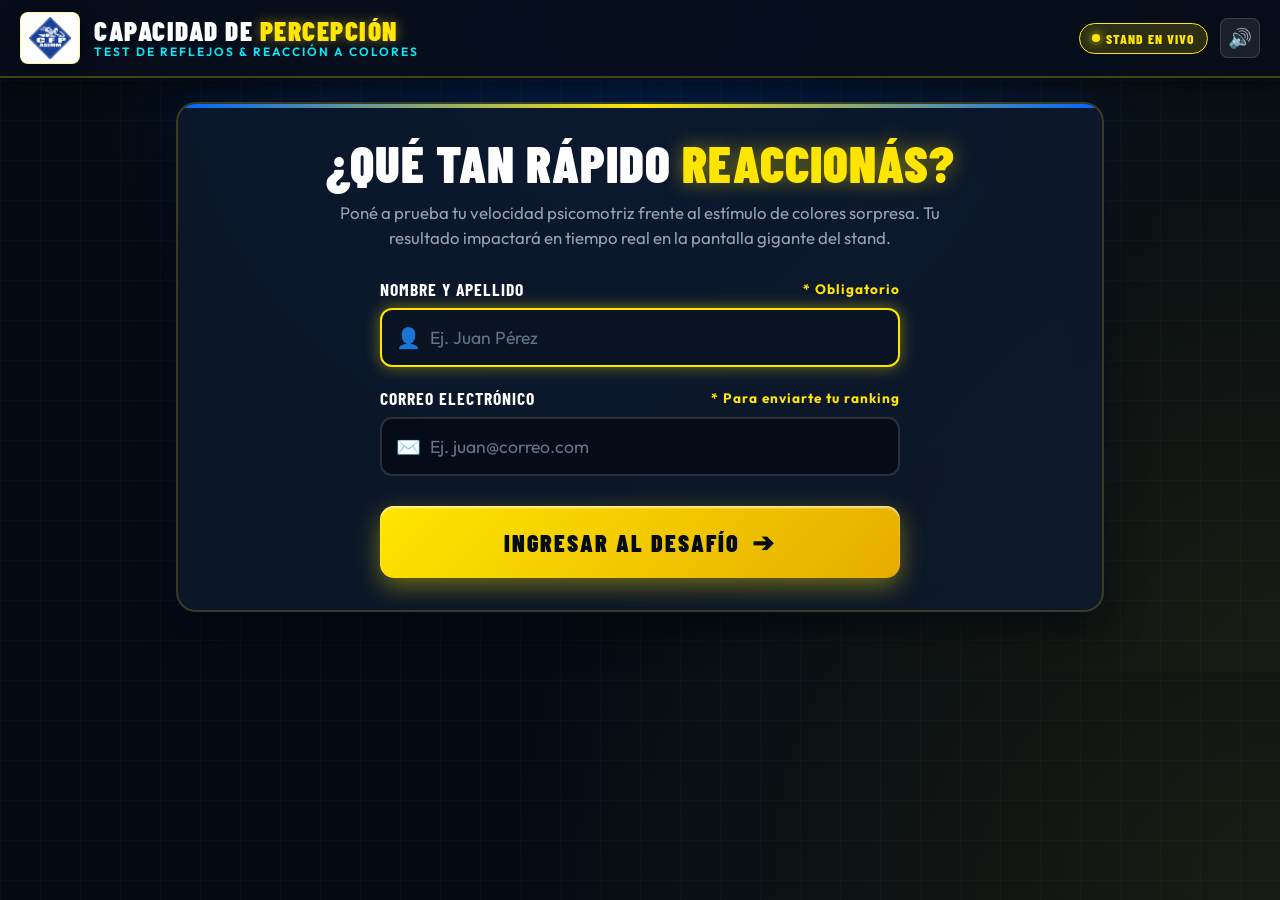
==== index.html @ b642c0ac "feat: add 5-attempt round system with auto-transitions, attempt breakdown, and best attempt tracking" ====
<!DOCTYPE html>
<html lang="es">
<head>
  <meta charset="UTF-8">
  <meta name="viewport" content="width=device-width, initial-scale=1.0, maximum-scale=1.0, user-scalable=no">
  <title>Test de Reacción F1 | Capacidad de Percepción - Stand en Vivo</title>
  <meta name="description" content="Test de tiempo de reacción estilo Red Bull Racing y F1 con colores institucionales. Medición de reflejos psicomotrices para stand en vivo.">

  <!-- Estilos y Tipografías -->
  <link rel="stylesheet" href="css/racing.css">
  <link rel="shortcut icon" href="assets/logo.png" type="image/png">
</head>
<body>

  <!-- ==========================================================================
       HEADER PRINCIPAL DEL STAND
       ========================================================================== -->
  <header class="race-header">
    <div class="header-container">
      <div class="header-brand">
        <img src="assets/logo.png" alt="Logo Escuela CFL 412" class="school-logo-img" onerror="this.style.display='none'">
        <div class="brand-titles">
          <h1 class="brand-main-title">CAPACIDAD DE <span>PERCEPCIÓN</span></h1>
          <span class="brand-sub-title">TEST DE REFLEJOS & REACCIÓN A COLORES</span>
        </div>
      </div>

      <div class="header-actions">
        <div class="tag-live">STAND EN VIVO</div>
        
        <!-- Botón de sonido sintetizado -->
        <button type="button" class="btn-sound-toggle" id="btn-sound-toggle" title="Activar / Desactivar Sonido">
          <span id="sound-icon">🔊</span>
        </button>
      </div>
    </div>
  </header>

  <!-- ==========================================================================
       CONTENEDOR DE PANTALLAS (PARTICIPANTE)
       ========================================================================== -->
  <main class="main-wrapper">

    <!-- -----------------------------------------------------------------------
         PANTALLA 1: REGISTRO DEL PARTICIPANTE
         ----------------------------------------------------------------------- -->
    <section id="screen-login" class="screen-card">
      <div class="hero-banner">
        <h2 class="hero-title">¿QUÉ TAN RÁPIDO <span>REACCIONÁS?</span></h2>
        <p class="hero-desc">
          Poné a prueba tu velocidad psicomotriz frente al estímulo de colores sorpresa. 
          Tu resultado impactará en tiempo real en la pantalla gigante del stand.
        </p>
      </div>

      <form id="form-login" class="login-form">
        <input type="hidden" id="selected-level-input" value="Reacción a Colores">

        <!-- Campo: Nombre y Apellido -->
        <div class="form-group">
          <label class="form-label" for="input-player-name">
            <span>Nombre y Apellido</span>
            <span class="req">* Obligatorio</span>
          </label>
          <div class="input-container">
            <span class="input-icon">👤</span>
            <input 
              type="text" 
              id="input-player-name" 
              class="race-input" 
              placeholder="Ej. Juan Pérez" 
              required 
              maxlength="40"
              autocomplete="name"
              autofocus
            >
          </div>
        </div>

        <!-- Campo: Correo Electrónico -->
        <div class="form-group">
          <label class="form-label" for="input-player-email">
            <span>Correo Electrónico</span>
            <span class="req">* Para enviarte tu ranking</span>
          </label>
          <div class="input-container">
            <span class="input-icon">✉️</span>
            <input 
              type="email" 
              id="input-player-email" 
              class="race-input" 
              placeholder="Ej. juan@correo.com" 
              required
              autocomplete="email"
            >
          </div>
        </div>

        <!-- Botón de Ignición / Comienzo -->
        <button type="submit" id="btn-start-engine" class="btn-ignition">
          <span>INGRESAR AL DESAFÍO</span>
          <span class="icon-arrow">➔</span>
        </button>
      </form>
    </section>

    <!-- -----------------------------------------------------------------------
         PANTALLA 2: TEST DE REACCIÓN A COLORES (DISEÑO OFICIAL)
         ----------------------------------------------------------------------- -->
    <section id="screen-test" class="screen-card test-section-chromatic" style="display: none;">
      <!-- Barra de piloto activo -->
      <div class="player-active-bar">
        <div class="player-info-tag">
          <span class="label" id="player-role-label">CONDUCTOR EN PISTA:</span>
          <span class="name" id="active-player-name">Participante</span>
        </div>
        <div class="tag-live" id="active-level-indicator">REFLEJOS CROMÁTICOS</div>
      </div>

      <!-- Tarjeta Principal del Desafío de Colores (Diseño Exacto de la Imagen) -->
      <div class="chromatic-stage-card">
        <!-- Badge Superior con Contador de Intentos -->
        <div class="chromatic-badge-pill" id="chromatic-attempt-pill">
          <span class="badge-hand-icon">👆</span>
          <span id="chromatic-attempt-text">NIVEL 1 • INTENTO 1 DE 5</span>
        </div>

        <!-- Barra de Progreso de los 5 Intentos -->
        <div class="attempts-progress-bar" id="attempts-progress-bar" aria-label="Progreso de 5 intentos">
          <div class="attempt-pip active" id="pip-1">
            <span class="pip-label">INTENTO 1</span>
            <span class="pip-val" id="pip-val-1">EN ESPERA</span>
          </div>
          <div class="attempt-pip" id="pip-2">
            <span class="pip-label">INTENTO 2</span>
            <span class="pip-val" id="pip-val-2">--</span>
          </div>
          <div class="attempt-pip" id="pip-3">
            <span class="pip-label">INTENTO 3</span>
            <span class="pip-val" id="pip-val-3">--</span>
          </div>
          <div class="attempt-pip" id="pip-4">
            <span class="pip-label">INTENTO 4</span>
            <span class="pip-val" id="pip-val-4">--</span>
          </div>
          <div class="attempt-pip" id="pip-5">
            <span class="pip-label">INTENTO 5</span>
            <span class="pip-val" id="pip-val-5">--</span>
          </div>
        </div>

        <!-- Orbe Central Luminoso -->
        <div class="chromatic-orb-wrapper">
          <div id="reaction-orb" class="chromatic-orb orb-red" aria-label="Color del estímulo"></div>
        </div>

        <!-- Título y Subtítulo -->
        <h2 class="chromatic-title" id="stage-title">REACCIÓN A COLORES</h2>
        <p class="chromatic-desc" id="stage-desc">
          Aparecerá un color sorpresa. Presioná el botón correspondiente <strong>lo más rápido posible</strong>.
        </p>

        <!-- Botón Comenzar Nivel -->
        <button type="button" id="btn-start-round" class="btn-start-chromatic">
          <span class="play-symbol">▷</span>
          <span id="btn-start-label">COMENZAR INTENTO 1</span>
        </button>

        <!-- Feedback de alerta flotante (Salida en falso / Color incorrecto) -->
        <div id="stage-alert-banner" class="stage-alert-banner" style="display: none;">
          <span id="stage-alert-icon">⚠️</span>
          <span id="stage-alert-text">Mensaje de alerta</span>
        </div>
      </div>

      <!-- Fila Inferior de 4 Botones de Colores -->
      <div class="chromatic-buttons-grid" id="color-buttons-container">
        <!-- ROJO -->
        <button type="button" class="chromatic-btn btn-color-red" data-color="red" data-title="ROJO" id="btn-color-red">
          <div class="color-concentric-ring ring-red"></div>
          <span class="btn-color-name">ROJO</span>
          <span class="btn-color-role">Detención</span>
        </button>

        <!-- AMARILLO -->
        <button type="button" class="chromatic-btn btn-color-yellow" data-color="yellow" data-title="AMARILLO" id="btn-color-yellow">
          <div class="color-concentric-ring ring-yellow"></div>
          <span class="btn-color-name">AMARILLO</span>
          <span class="btn-color-role">Precaución</span>
        </button>

        <!-- VERDE -->
        <button type="button" class="chromatic-btn btn-color-green" data-color="green" data-title="VERDE" id="btn-color-green">
          <div class="color-concentric-ring ring-green"></div>
          <span class="btn-color-name">VERDE</span>
          <span class="btn-color-role">Avanzar</span>
        </button>

        <!-- AZUL -->
        <button type="button" class="chromatic-btn btn-color-blue" data-color="blue" data-title="AZUL" id="btn-color-blue">
          <div class="color-concentric-ring ring-blue"></div>
          <span class="btn-color-name">AZUL</span>
          <span class="btn-color-role">Información</span>
        </button>
      </div>
    </section>

    <!-- -----------------------------------------------------------------------
         PANTALLA 3: RESULTADOS Y TELEMETRÍA (5 INTENTOS COMPLETADOS)
         ----------------------------------------------------------------------- -->
    <section id="screen-results" class="screen-card results-card" style="display: none;">
      <div class="hero-banner" style="margin-bottom: 10px;">
        <div style="display: flex; gap: 10px; justify-content: center; align-items: center; margin-bottom: 8px;">
          <span class="racing-badge-strip" id="result-level-badge">REACCIÓN A COLORES (5 INTENTOS)</span>
        </div>
        <div id="result-tier-badge" class="result-badge rank-f1">
          <span id="result-rank-icon">🏆</span>
          <span id="result-rank-text">Piloto F1 Élite</span>
        </div>
        <h2 class="hero-title" style="margin-top: 14px;">TIEMPO <span>PROMEDIO</span></h2>
      </div>

      <!-- Display Gigante del Tiempo Promedio -->
      <div class="time-display-box">
        <div class="time-number" id="result-time-number">0.000</div>
        <div class="time-unit">SEGUNDOS (PROMEDIO)</div>
      </div>

      <!-- Desglose de los 5 Intentos -->
      <div class="attempts-breakdown-card" id="results-breakdown-container">
        <div class="breakdown-header">
          <span class="breakdown-title">DESGLOSE DE LOS 5 INTENTOS</span>
          <span class="breakdown-badge" id="breakdown-best-badge">⭐ MEJOR: --</span>
        </div>
        <div class="attempts-grid" id="results-attempts-grid">
          <!-- Generado dinámicamente con los 5 intentos -->
        </div>
      </div>

      <!-- Telemetría y Comparativa -->
      <div class="telemetry-row">
        <div class="telemetry-item">
          <div class="telemetry-label" id="telemetry-driver-label">Conductor</div>
          <div class="telemetry-val" id="telemetry-player-name">--</div>
        </div>
        <div class="telemetry-item">
          <div class="telemetry-label">Mejor Intento</div>
          <div class="telemetry-val" id="telemetry-best-time" style="color: var(--accent-yellow);">--</div>
        </div>
        <div class="telemetry-item">
          <div class="telemetry-label">Vs. Reflejo Óptimo (0.200s)</div>
          <div class="telemetry-val" id="telemetry-verstappen-diff" style="color: #5ce1e6;">--</div>
        </div>
      </div>

      <!-- Notificación de impacto en vivo -->
      <div class="live-sync-alert">
        <span>📡</span>
        <span>¡Impacto registrado en vivo en el Panel del Stand!</span>
      </div>

      <!-- Botones de Acción -->
      <div class="results-actions">
        <button type="button" id="btn-retry-test" class="btn-retry">
          <span>🔄</span>
          <span>REINTENTAR TEST</span>
        </button>
        <button type="button" id="btn-next-player" class="btn-next-player">
          <span>SIGUIENTE PARTICIPANTE</span>
          <span>➔</span>
        </button>
      </div>
    </section>

  </main>

  <!-- Scripts -->
  <script src="js/audio.js"></script>
  <script src="js/storage.js"></script>
  <script src="js/participant.js"></script>
</body>
</html>
---- css/racing.css ----
/* ==========================================================================
   RACING PRO DESIGN SYSTEM - ESTILO RED BULL MOTORSPORT CON PALETA ESCOLAR
   Colores: Azul Marino Nocturno, Amarillo Competición, Azul Eléctrico y Blanco
   ========================================================================== */

@import url('https://fonts.googleapis.com/css2?family=Barlow+Condensed:ital,wght@0,600;0,700;0,800;0,900;1,700;1,900&family=Outfit:wght@300;400;500;600;700;800;900&family=JetBrains+Mono:wght@700;800&display=swap');

:root {
  /* Paleta Base */
  --bg-deep: #050b14;
  --bg-dark: #0a1322;
  --bg-card: rgba(14, 25, 45, 0.85);
  --bg-card-hover: rgba(20, 37, 66, 0.95);
  --border-card: rgba(255, 230, 0, 0.18);
  --border-light: rgba(255, 255, 255, 0.08);

  /* Colores Escuela & Racing */
  --accent-yellow: #FFE600;
  --accent-yellow-hover: #FFF04D;
  --accent-yellow-glow: rgba(255, 230, 0, 0.45);
  --racing-blue: #0066FF;
  --racing-blue-dark: #003087;
  --racing-cyan: #00F0FF;
  --text-white: #FFFFFF;
  --text-muted: #94A3B8;
  --text-dim: #64748B;

  /* Semáforo & Luces F1 */
  --f1-red-off: #200608;
  --f1-red-off-border: #3b0d10;
  --f1-red-on: #FF1A1A;
  --f1-red-glow: rgba(255, 26, 26, 0.85);
  --f1-green-on: #00FF66;
  --f1-green-glow: rgba(0, 255, 102, 0.85);

  /* Estado */
  --danger-color: #FF334B;
  --success-color: #00E676;
  --warning-color: #FFB300;

  /* Tipografías */
  --font-race: 'Barlow Condensed', sans-serif;
  --font-ui: 'Outfit', sans-serif;
  --font-mono: 'JetBrains Mono', monospace;
}

* {
  box-sizing: border-box;
  margin: 0;
  padding: 0;
  -webkit-tap-highlight-color: transparent;
  user-select: none;
}

html, body {
  width: 100%;
  min-height: 100%;
  background-color: var(--bg-deep);
  color: var(--text-white);
  font-family: var(--font-ui);
  overflow-x: hidden;
  background-image: 
    radial-gradient(circle at 50% 0%, rgba(0, 102, 255, 0.18) 0%, transparent 60%),
    radial-gradient(circle at 100% 100%, rgba(255, 230, 0, 0.08) 0%, transparent 50%),
    linear-gradient(rgba(255, 255, 255, 0.02) 1px, transparent 1px),
    linear-gradient(90deg, rgba(255, 255, 255, 0.02) 1px, transparent 1px);
  background-size: 100% 100%, 100% 100%, 40px 40px, 40px 40px;
}

/* ==========================================================================
   APP HEADER
   ========================================================================== */
.race-header {
  position: sticky;
  top: 0;
  z-index: 100;
  background: rgba(7, 14, 27, 0.92);
  backdrop-filter: blur(12px);
  border-bottom: 2px solid rgba(255, 230, 0, 0.25);
  box-shadow: 0 4px 20px rgba(0, 0, 0, 0.5);
}

.header-container {
  max-width: 1300px;
  margin: 0 auto;
  padding: 12px 20px;
  display: flex;
  align-items: center;
  justify-content: space-between;
}

.header-brand {
  display: flex;
  align-items: center;
  gap: 14px;
  text-decoration: none;
}

.school-logo-img {
  height: 52px;
  width: auto;
  max-width: 160px;
  object-fit: contain;
  filter: drop-shadow(0 2px 8px rgba(0,0,0,0.4));
  background: white;
  padding: 4px 8px;
  border-radius: 8px;
  border: 1px solid rgba(255, 230, 0, 0.4);
}

.brand-titles {
  display: flex;
  flex-direction: column;
}

.brand-main-title {
  font-family: var(--font-race);
  font-size: 1.7rem;
  font-weight: 900;
  letter-spacing: 1.5px;
  text-transform: uppercase;
  color: var(--text-white);
  line-height: 1;
}

.brand-main-title span {
  color: var(--accent-yellow);
  text-shadow: 0 0 14px var(--accent-yellow-glow);
}

.brand-sub-title {
  font-size: 0.75rem;
  font-weight: 600;
  letter-spacing: 2px;
  text-transform: uppercase;
  color: var(--racing-cyan);
}

.header-actions {
  display: flex;
  align-items: center;
  gap: 12px;
}

.tag-live {
  display: inline-flex;
  align-items: center;
  gap: 6px;
  padding: 6px 12px;
  border-radius: 999px;
  background: rgba(255, 230, 0, 0.15);
  border: 1px solid var(--accent-yellow);
  font-family: var(--font-race);
  font-size: 0.85rem;
  font-weight: 800;
  color: var(--accent-yellow);
  letter-spacing: 1px;
}

.tag-live::before {
  content: '';
  width: 8px;
  height: 8px;
  border-radius: 50%;
  background: var(--accent-yellow);
  box-shadow: 0 0 10px var(--accent-yellow);
  animation: pulse-live 1.5s infinite;
}

@keyframes pulse-live {
  0% { transform: scale(0.9); opacity: 0.6; }
  50% { transform: scale(1.3); opacity: 1; }
  100% { transform: scale(0.9); opacity: 0.6; }
}

.btn-nav {
  padding: 8px 16px;
  border-radius: 8px;
  background: rgba(255, 255, 255, 0.08);
  border: 1px solid rgba(255, 255, 255, 0.15);
  color: var(--text-white);
  font-family: var(--font-race);
  font-size: 1rem;
  font-weight: 700;
  text-decoration: none;
  display: inline-flex;
  align-items: center;
  gap: 8px;
  transition: all 0.2s ease;
  cursor: pointer;
}

.btn-nav:hover {
  background: var(--racing-blue);
  border-color: var(--racing-cyan);
  box-shadow: 0 0 15px rgba(0, 102, 255, 0.5);
}

.btn-sound-toggle {
  background: rgba(255, 255, 255, 0.08);
  border: 1px solid rgba(255, 255, 255, 0.15);
  border-radius: 8px;
  color: var(--text-white);
  width: 40px;
  height: 40px;
  display: flex;
  align-items: center;
  justify-content: center;
  cursor: pointer;
  font-size: 1.2rem;
  transition: all 0.2s ease;
}

.btn-sound-toggle:hover {
  background: rgba(255, 230, 0, 0.2);
  border-color: var(--accent-yellow);
  color: var(--accent-yellow);
}

/* ==========================================================================
   MAIN WRAPPER & SCREEN CONTAINERS
   ========================================================================== */
.main-wrapper {
  max-width: 960px;
  margin: 0 auto;
  padding: 24px 16px 60px;
}

.screen-card {
  background: var(--bg-card);
  backdrop-filter: blur(16px);
  border-radius: 20px;
  border: 2px solid var(--border-card);
  box-shadow: 0 15px 35px rgba(0, 0, 0, 0.6), 0 0 30px rgba(0, 102, 255, 0.12);
  padding: 32px 24px;
  position: relative;
  overflow: hidden;
  transition: all 0.3s ease;
}

.screen-card::before {
  content: '';
  position: absolute;
  top: 0;
  left: 0;
  right: 0;
  height: 4px;
  background: linear-gradient(90deg, var(--racing-blue) 0%, var(--accent-yellow) 50%, var(--racing-blue) 100%);
}

/* Selector de Niveles (F1 vs Colores) */
.level-selector-grid {
  display: grid;
  grid-template-columns: 1fr 1fr;
  gap: 16px;
  margin-bottom: 24px;
}

.level-card-btn {
  background: rgba(10, 19, 34, 0.7);
  border: 2px solid rgba(255, 255, 255, 0.12);
  border-radius: 14px;
  padding: 16px;
  display: flex;
  align-items: center;
  gap: 14px;
  cursor: pointer;
  text-align: left;
  transition: all 0.2s ease;
  color: var(--text-white);
}

.level-card-btn:hover {
  background: rgba(16, 32, 58, 0.85);
  border-color: rgba(255, 230, 0, 0.5);
  transform: translateY(-2px);
}

.level-card-btn.active {
  background: linear-gradient(135deg, rgba(0, 102, 255, 0.25) 0%, rgba(14, 25, 45, 0.95) 100%);
  border-color: var(--accent-yellow);
  box-shadow: 0 0 20px var(--accent-yellow-glow);
}

.level-icon {
  font-size: 2.2rem;
  width: 52px;
  height: 52px;
  border-radius: 12px;
  background: rgba(0, 0, 0, 0.4);
  display: flex;
  align-items: center;
  justify-content: center;
  border: 1px solid rgba(255, 255, 255, 0.1);
}

.level-info {
  display: flex;
  flex-direction: column;
}

.level-badge-tag {
  font-family: var(--font-race);
  font-size: 0.8rem;
  font-weight: 800;
  letter-spacing: 1.5px;
  text-transform: uppercase;
  color: var(--accent-yellow);
}

.level-title-text {
  font-family: var(--font-race);
  font-size: 1.25rem;
  font-weight: 800;
  letter-spacing: 1px;
  text-transform: uppercase;
  color: #FFF;
}

.level-desc-text {
  font-size: 0.8rem;
  color: var(--text-muted);
}

/* NIVEL 2: ZONA CROMÁTICA (SOLO COLORES) */
.color-viewport-wrap {
  width: 100%;
  max-width: 580px;
  margin: 10px 0 25px;
  display: flex;
  flex-direction: column;
  align-items: center;
  gap: 16px;
}

.color-stage-orb {
  width: 160px;
  height: 160px;
  border-radius: 50%;
  background: #111a28;
  border: 6px solid #202e42;
  box-shadow: 0 10px 30px rgba(0,0,0,0.8), inset 0 0 20px rgba(0,0,0,0.9);
  display: flex;
  align-items: center;
  justify-content: center;
  font-size: 3.5rem;
  transition: all 0.1s ease;
  position: relative;
}

.color-stage-orb::after {
  content: '';
  position: absolute;
  inset: -12px;
  border-radius: 50%;
  border: 2px dashed rgba(255, 255, 255, 0.15);
  animation: rotate-orb 15s linear infinite;
}

@keyframes rotate-orb {
  from { transform: rotate(0deg); }
  to { transform: rotate(360deg); }
}

.color-stage-orb.color-red {
  background: #FF1A1A;
  border-color: #FFA5A5;
  box-shadow: 0 0 50px rgba(255, 26, 26, 0.9), inset 0 0 25px #FFFFFF;
}

.color-stage-orb.color-green {
  background: #00FF66;
  border-color: #AAFFCC;
  box-shadow: 0 0 60px rgba(0, 255, 102, 0.95), inset 0 0 25px #FFFFFF;
  animation: pulse-green-orb 0.25s infinite alternate;
}

@keyframes pulse-green-orb {
  0% { transform: scale(1); }
  100% { transform: scale(1.08); }
}

.color-stage-orb.color-yellow {
  background: #FFE600;
  border-color: #FFF;
  box-shadow: 0 0 60px rgba(255, 230, 0, 0.95), inset 0 0 25px #FFFFFF;
}

.color-stage-orb.color-blue {
  background: #0066FF;
  border-color: #80B3FF;
  box-shadow: 0 0 60px rgba(0, 102, 255, 0.95), inset 0 0 25px #FFFFFF;
}

.color-cue-bar {
  display: flex;
  gap: 12px;
  justify-content: center;
}

.color-cue-dot {
  width: 14px;
  height: 14px;
  border-radius: 50%;
  opacity: 0.35;
  transition: opacity 0.2s ease, transform 0.2s ease;
}

.color-cue-dot.dot-red { background: #FF1A1A; }
.color-cue-dot.dot-yellow { background: #FFE600; }
.color-cue-dot.dot-green { background: #00FF66; }
.color-cue-dot.dot-blue { background: #0066FF; }

.color-cue-dot.active {
  opacity: 1;
  transform: scale(1.4);
  box-shadow: 0 0 12px currentColor;
}

.hero-banner {
  text-align: center;
  margin-bottom: 28px;
}

.racing-badge-strip {
  display: inline-flex;
  align-items: center;
  gap: 8px;
  background: linear-gradient(90deg, var(--racing-blue-dark), var(--bg-dark));
  border: 1px solid var(--racing-blue);
  padding: 4px 14px;
  border-radius: 6px;
  font-family: var(--font-race);
  font-size: 0.9rem;
  font-weight: 800;
  letter-spacing: 2px;
  text-transform: uppercase;
  color: var(--accent-yellow);
  margin-bottom: 12px;
}

.hero-title {
  font-family: var(--font-race);
  font-size: clamp(2rem, 5vw, 3.2rem);
  font-weight: 900;
  text-transform: uppercase;
  letter-spacing: 1px;
  line-height: 1.05;
  margin-bottom: 10px;
}

.hero-title span {
  color: var(--accent-yellow);
  text-shadow: 0 0 20px var(--accent-yellow-glow);
}

.hero-desc {
  font-size: 1.05rem;
  color: var(--text-muted);
  max-width: 600px;
  margin: 0 auto;
  line-height: 1.5;
}

.login-form {
  max-width: 520px;
  margin: 0 auto;
  display: flex;
  flex-direction: column;
  gap: 20px;
}

.form-group {
  display: flex;
  flex-direction: column;
  gap: 8px;
  text-align: left;
}

.form-label {
  font-family: var(--font-race);
  font-size: 1.1rem;
  font-weight: 700;
  text-transform: uppercase;
  letter-spacing: 1px;
  color: var(--text-white);
  display: flex;
  justify-content: space-between;
  align-items: center;
}

.form-label span.req {
  color: var(--accent-yellow);
  font-size: 0.85rem;
  font-family: var(--font-ui);
  text-transform: none;
}

.input-container {
  position: relative;
  display: flex;
  align-items: center;
}

.input-icon {
  position: absolute;
  left: 16px;
  color: var(--accent-yellow);
  font-size: 1.25rem;
  pointer-events: none;
}

.race-input {
  width: 100%;
  padding: 16px 16px 16px 48px;
  background: rgba(5, 11, 20, 0.8);
  border: 2px solid rgba(255, 255, 255, 0.15);
  border-radius: 12px;
  color: #FFFFFF;
  font-family: var(--font-ui);
  font-size: 1.1rem;
  font-weight: 600;
  outline: none;
  transition: all 0.25s ease;
  user-select: text;
}

.race-input:focus {
  border-color: var(--accent-yellow);
  box-shadow: 0 0 15px var(--accent-yellow-glow);
  background: rgba(10, 19, 34, 0.95);
}

.race-input::placeholder {
  color: var(--text-dim);
  font-weight: 400;
}

/* Botón de Inicio / Ignición */
.btn-ignition {
  position: relative;
  background: linear-gradient(135deg, var(--accent-yellow) 0%, #E6AC00 100%);
  color: #050b14;
  font-family: var(--font-race);
  font-size: 1.5rem;
  font-weight: 900;
  letter-spacing: 2px;
  text-transform: uppercase;
  border: none;
  border-radius: 14px;
  padding: 20px 32px;
  cursor: pointer;
  box-shadow: 0 8px 25px rgba(255, 230, 0, 0.4), inset 0 2px 2px rgba(255, 255, 255, 0.6);
  display: flex;
  align-items: center;
  justify-content: center;
  gap: 12px;
  transition: all 0.2s cubic-bezier(0.175, 0.885, 0.32, 1.275);
  margin-top: 10px;
}

.btn-ignition:hover {
  transform: translateY(-2px) scale(1.01);
  box-shadow: 0 12px 30px rgba(255, 230, 0, 0.6), inset 0 2px 4px rgba(255, 255, 255, 0.8);
  background: linear-gradient(135deg, var(--accent-yellow-hover) 0%, #FFB700 100%);
}

.btn-ignition:active {
  transform: translateY(2px) scale(0.99);
  box-shadow: 0 4px 15px rgba(255, 230, 0, 0.3);
}

.btn-ignition .icon-arrow {
  font-size: 1.6rem;
  transition: transform 0.2s ease;
}

.btn-ignition:hover .icon-arrow {
  transform: translateX(6px);
}

/* Tarjetas Informativas / Reglas Rápidas */
.stand-rules-grid {
  display: grid;
  grid-template-columns: repeat(auto-fit, minmax(220px, 1fr));
  gap: 16px;
  margin-top: 36px;
  border-top: 1px solid rgba(255, 255, 255, 0.08);
  padding-top: 24px;
}

.rule-box {
  background: rgba(10, 19, 34, 0.6);
  border: 1px solid rgba(255, 255, 255, 0.06);
  border-radius: 12px;
  padding: 16px;
  text-align: center;
  display: flex;
  flex-direction: column;
  align-items: center;
  gap: 8px;
}

.rule-box .rule-num {
  font-family: var(--font-race);
  font-size: 1.4rem;
  font-weight: 900;
  color: var(--accent-yellow);
}

.rule-box .rule-text {
  font-size: 0.9rem;
  color: var(--text-muted);
  line-height: 1.35;
}

/* ==========================================================================
   SECCIÓN DEL TEST DE REACCIÓN (SEMÁFORO DE FÓRMULA 1)
   ========================================================================== */
.test-section {
  display: flex;
  flex-direction: column;
  align-items: center;
  justify-content: center;
  text-align: center;
  position: relative;
  min-height: 480px;
}

.player-active-bar {
  width: 100%;
  display: flex;
  align-items: center;
  justify-content: space-between;
  background: rgba(10, 19, 34, 0.8);
  border: 1px solid rgba(255, 230, 0, 0.2);
  border-radius: 12px;
  padding: 10px 18px;
  margin-bottom: 24px;
}

.player-info-tag {
  display: flex;
  align-items: center;
  gap: 10px;
  font-family: var(--font-race);
  font-size: 1.2rem;
  font-weight: 800;
  letter-spacing: 1px;
}

.player-info-tag .label {
  color: var(--text-muted);
  font-size: 0.9rem;
}

.player-info-tag .name {
  color: var(--accent-yellow);
}

/* ==========================================================================
   DESAFÍO OFICIAL DE REFLEJOS CROMÁTICOS (REACCIÓN A COLORES)
   ========================================================================== */
.test-section-chromatic {
  display: flex;
  flex-direction: column;
  align-items: center;
  justify-content: center;
  text-align: center;
  position: relative;
  width: 100%;
  max-width: 820px;
  margin: 0 auto;
  padding: 16px 20px 24px;
}

.test-section-chromatic .player-active-bar {
  margin-bottom: 14px;
  padding: 8px 16px;
}

/* Tarjeta Principal del Escenario */
.chromatic-stage-card {
  width: 100%;
  background: radial-gradient(circle at 50% 25%, #0f1926 0%, #080f17 100%);
  border: 2.5px solid #5ce1e6;
  border-radius: 22px;
  box-shadow: 0 0 35px rgba(92, 225, 230, 0.28), 0 20px 50px rgba(0, 0, 0, 0.8), inset 0 0 30px rgba(0, 0, 0, 0.6);
  padding: 22px 20px 24px;
  display: flex;
  flex-direction: column;
  align-items: center;
  text-align: center;
  position: relative;
  overflow: hidden;
  transition: all 0.25s ease;
}

.chromatic-stage-card.shake {
  animation: shake 0.4s cubic-bezier(.36,.07,.19,.97) both;
}

/* Badge Superior con Puntero */
.chromatic-badge-pill {
  display: inline-flex;
  align-items: center;
  gap: 8px;
  background: rgba(255, 255, 255, 0.06);
  border: 1px solid rgba(255, 255, 255, 0.14);
  border-radius: 9999px;
  padding: 5px 16px;
  font-family: var(--font-race);
  font-size: 0.9rem;
  font-weight: 800;
  letter-spacing: 2px;
  text-transform: uppercase;
  color: #94a3b8;
  margin-bottom: 12px;
}

.badge-hand-icon {
  font-size: 1.1rem;
  filter: drop-shadow(0 2px 4px rgba(0,0,0,0.5));
}

/* Barra de Progreso de 5 Intentos */
.attempts-progress-bar {
  display: flex;
  align-items: center;
  justify-content: center;
  gap: 8px;
  width: 100%;
  max-width: 520px;
  margin-bottom: 16px;
}

.attempt-pip {
  flex: 1;
  background: rgba(15, 23, 42, 0.7);
  border: 1.5px solid rgba(255, 255, 255, 0.1);
  border-radius: 10px;
  padding: 6px 4px;
  display: flex;
  flex-direction: column;
  align-items: center;
  justify-content: center;
  transition: all 0.25s ease;
}

.attempt-pip .pip-label {
  font-family: var(--font-race);
  font-size: 0.65rem;
  font-weight: 700;
  letter-spacing: 0.8px;
  color: #64748b;
  text-transform: uppercase;
}

.attempt-pip .pip-val {
  font-family: var(--font-race);
  font-size: 0.85rem;
  font-weight: 800;
  color: #94a3b8;
  margin-top: 2px;
}

.attempt-pip.active {
  border-color: #5ce1e6;
  background: rgba(92, 225, 230, 0.12);
  box-shadow: 0 0 12px rgba(92, 225, 230, 0.3);
  transform: translateY(-1px);
}

.attempt-pip.active .pip-label {
  color: #5ce1e6;
}

.attempt-pip.active .pip-val {
  color: #ffffff;
}

.attempt-pip.completed {
  border-color: #00e676;
  background: rgba(0, 230, 118, 0.08);
}

.attempt-pip.completed .pip-label {
  color: #00e676;
}

.attempt-pip.completed .pip-val {
  color: #00e676;
}

.attempt-pip.best {
  border-color: #ffb703;
  background: rgba(255, 183, 3, 0.14);
  box-shadow: 0 0 10px rgba(255, 183, 3, 0.3);
}

.attempt-pip.best .pip-label {
  color: #ffb703;
}

.attempt-pip.best .pip-val {
  color: #ffb703;
}

/* Orbe Luminoso Central */
.chromatic-orb-wrapper {
  position: relative;
  display: flex;
  align-items: center;
  justify-content: center;
  margin-bottom: 16px;
  min-height: 125px;
}

.chromatic-orb {
  width: 120px;
  height: 120px;
  border-radius: 50%;
  position: relative;
  transition: all 0.12s ease-out;
}

/* Estado Inicial / Reposo */
.chromatic-orb.orb-idle {
  background: #101a26;
  border: 3px solid #1e3046;
  box-shadow: inset 0 0 25px rgba(0, 0, 0, 0.9), 0 0 15px rgba(255, 255, 255, 0.04);
}

/* Estado En Espera (Concentración) */
.chromatic-orb.orb-waiting {
  background: #0d1520;
  border: 3px solid #1a2a3c;
  box-shadow: inset 0 0 30px rgba(0, 0, 0, 0.95);
  animation: orb-breathe 1.8s ease-in-out infinite alternate;
}

@keyframes orb-breathe {
  0% { transform: scale(0.97); box-shadow: 0 0 10px rgba(92, 225, 230, 0.1); }
  100% { transform: scale(1.03); box-shadow: 0 0 25px rgba(92, 225, 230, 0.25); }
}

/* Colores Encendidos con Glow Intenso */
.chromatic-orb.orb-red {
  background: #ff1744;
  border: 3px solid #ffb3c1;
  box-shadow: 0 0 45px #ff1744, 0 0 90px rgba(255, 23, 68, 0.55), inset 0 0 20px rgba(255, 255, 255, 0.6);
  animation: orb-pop 0.15s ease-out;
}

.chromatic-orb.orb-yellow {
  background: #ffb703;
  border: 3px solid #fff0b3;
  box-shadow: 0 0 45px #ffb703, 0 0 90px rgba(255, 183, 3, 0.55), inset 0 0 20px rgba(255, 255, 255, 0.6);
  animation: orb-pop 0.15s ease-out;
}

.chromatic-orb.orb-green {
  background: #00e676;
  border: 3px solid #b3ffda;
  box-shadow: 0 0 45px #00e676, 0 0 90px rgba(0, 230, 118, 0.55), inset 0 0 20px rgba(255, 255, 255, 0.6);
  animation: orb-pop 0.15s ease-out;
}

.chromatic-orb.orb-blue {
  background: #2979ff;
  border: 3px solid #b3d1ff;
  box-shadow: 0 0 45px #2979ff, 0 0 90px rgba(41, 121, 255, 0.55), inset 0 0 20px rgba(255, 255, 255, 0.6);
  animation: orb-pop 0.15s ease-out;
}

@keyframes orb-pop {
  0% { transform: scale(0.85); }
  50% { transform: scale(1.08); }
  100% { transform: scale(1); }
}

/* Título de la tarjeta */
.chromatic-title {
  font-family: var(--font-race);
  font-size: clamp(2rem, 5vw, 2.8rem);
  font-weight: 900;
  letter-spacing: 2.5px;
  text-transform: uppercase;
  color: #ffffff;
  margin-bottom: 8px;
  line-height: 1.1;
  text-shadow: 0 3px 12px rgba(0, 0, 0, 0.7);
}

/* Subtítulo */
.chromatic-desc {
  font-family: var(--font-ui);
  font-size: clamp(0.95rem, 2.5vw, 1.12rem);
  color: #94a3b8;
  max-width: 540px;
  line-height: 1.45;
  margin-bottom: 24px;
}

.chromatic-desc strong {
  color: #ffffff;
  font-weight: 700;
}

/* Botón Comenzar Nivel */
.btn-start-chromatic {
  background: #5ce1e6;
  color: #061c20;
  border: none;
  border-radius: 9999px;
  padding: 14px 44px;
  font-family: var(--font-race);
  font-size: 1.35rem;
  font-weight: 900;
  letter-spacing: 2px;
  text-transform: uppercase;
  display: inline-flex;
  align-items: center;
  gap: 12px;
  cursor: pointer;
  box-shadow: 0 0 28px rgba(92, 225, 230, 0.5), 0 6px 18px rgba(0, 0, 0, 0.35);
  transition: all 0.2s cubic-bezier(0.175, 0.885, 0.32, 1.275);
}

.btn-start-chromatic .play-symbol {
  font-size: 1.2rem;
  line-height: 1;
}

.btn-start-chromatic:hover {
  transform: translateY(-2px) scale(1.02);
  background: #6ff2f7;
  box-shadow: 0 0 38px rgba(92, 225, 230, 0.75), 0 8px 24px rgba(0, 0, 0, 0.4);
}

.btn-start-chromatic:active {
  transform: translateY(2px) scale(0.98);
}

.btn-start-chromatic.state-waiting {
  background: rgba(255, 255, 255, 0.12);
  color: #cbd5e1;
  box-shadow: none;
  cursor: default;
  pointer-events: none;
}

.btn-start-chromatic.state-active {
  background: #00e676;
  color: #032110;
  box-shadow: 0 0 35px rgba(0, 230, 118, 0.7);
  animation: pulse-active 0.3s infinite alternate;
}

@keyframes pulse-active {
  from { transform: scale(1); }
  to { transform: scale(1.04); }
}

/* Banner de Alerta Flotante */
.stage-alert-banner {
  margin-top: 18px;
  padding: 10px 20px;
  border-radius: 12px;
  font-family: var(--font-race);
  font-size: 1.1rem;
  font-weight: 800;
  letter-spacing: 1px;
  display: inline-flex;
  align-items: center;
  gap: 10px;
  background: rgba(255, 23, 68, 0.2);
  border: 1px solid #ff1744;
  color: #ff6b8b;
  box-shadow: 0 0 25px rgba(255, 23, 68, 0.3);
  animation: fadeIn 0.2s ease-out;
}

/* Grid Inferior de 4 Botones de Color */
.chromatic-buttons-grid {
  display: grid;
  grid-template-columns: repeat(4, 1fr);
  gap: 12px;
  width: 100%;
  margin-top: 14px;
}

/* Botón de Color Individual */
.chromatic-btn {
  position: relative;
  display: flex;
  flex-direction: column;
  align-items: center;
  justify-content: center;
  padding: 14px 8px 12px;
  border-radius: 16px;
  cursor: pointer;
  background: rgba(10, 18, 28, 0.75);
  border: 2px solid rgba(255, 255, 255, 0.1);
  outline: none;
  transition: all 0.16s cubic-bezier(0.2, 0.8, 0.2, 1);
  min-height: 124px;
}

.chromatic-btn:active {
  transform: translateY(2px) scale(0.97);
}

/* Key Tag arriba a la derecha */
.chromatic-btn .key-tag {
  position: absolute;
  top: 10px;
  right: 10px;
  font-family: var(--font-mono);
  font-size: 0.74rem;
  font-weight: 800;
  padding: 3px 8px;
  border-radius: 6px;
  background: rgba(255, 255, 255, 0.06);
  color: #94a3b8;
  border: 1px solid rgba(255, 255, 255, 0.1);
  letter-spacing: 0.5px;
}

/* Anillos Concéntricos (Diana de Color) */
.color-concentric-ring {
  width: 52px;
  height: 52px;
  border-radius: 50%;
  margin: 6px 0 12px;
  display: flex;
  align-items: center;
  justify-content: center;
  border-width: 4px;
  border-style: solid;
  position: relative;
  transition: all 0.15s ease;
}

.color-concentric-ring::after {
  content: '';
  width: 22px;
  height: 22px;
  border-radius: 50%;
  border-width: 3.5px;
  border-style: solid;
}

/* Textos del Botón */
.btn-color-name {
  font-family: var(--font-race);
  font-size: 1.3rem;
  font-weight: 900;
  letter-spacing: 1.5px;
  text-transform: uppercase;
  margin-bottom: 2px;
}

.btn-color-role {
  font-family: var(--font-ui);
  font-size: 0.82rem;
  color: #94a3b8;
  font-weight: 500;
}

/* 1. ROJO */
.btn-color-red {
  background: rgba(255, 23, 68, 0.08);
  border-color: rgba(255, 23, 68, 0.35);
}
.btn-color-red .color-concentric-ring {
  border-color: #ff1744;
}
.btn-color-red .color-concentric-ring::after {
  border-color: #ff1744;
}
.btn-color-red .btn-color-name {
  color: #ff335c;
}
.btn-color-red:hover {
  background: rgba(255, 23, 68, 0.18);
  border-color: #ff1744;
  box-shadow: 0 0 25px rgba(255, 23, 68, 0.35);
  transform: translateY(-2px);
}
.btn-color-red.glow-hit {
  background: #ff1744 !important;
  border-color: #ffffff !important;
  box-shadow: 0 0 50px #ff1744 !important;
}
.btn-color-red.glow-hit .btn-color-name,
.btn-color-red.glow-hit .btn-color-role,
.btn-color-red.glow-hit .key-tag {
  color: #ffffff !important;
}

/* 2. AMARILLO */
.btn-color-yellow {
  background: rgba(255, 183, 3, 0.08);
  border-color: rgba(255, 183, 3, 0.35);
}
.btn-color-yellow .color-concentric-ring {
  border-color: #ffb703;
}
.btn-color-yellow .color-concentric-ring::after {
  border-color: #ffb703;
}
.btn-color-yellow .btn-color-name {
  color: #ffb703;
}
.btn-color-yellow:hover {
  background: rgba(255, 183, 3, 0.18);
  border-color: #ffb703;
  box-shadow: 0 0 25px rgba(255, 183, 3, 0.35);
  transform: translateY(-2px);
}
.btn-color-yellow.glow-hit {
  background: #ffb703 !important;
  border-color: #ffffff !important;
  box-shadow: 0 0 50px #ffb703 !important;
}
.btn-color-yellow.glow-hit .btn-color-name,
.btn-color-yellow.glow-hit .btn-color-role,
.btn-color-yellow.glow-hit .key-tag {
  color: #000000 !important;
}

/* 3. VERDE */
.btn-color-green {
  background: rgba(0, 230, 118, 0.08);
  border-color: rgba(0, 230, 118, 0.35);
}
.btn-color-green .color-concentric-ring {
  border-color: #00e676;
}
.btn-color-green .color-concentric-ring::after {
  border-color: #00e676;
}
.btn-color-green .btn-color-name {
  color: #00e676;
}
.btn-color-green:hover {
  background: rgba(0, 230, 118, 0.18);
  border-color: #00e676;
  box-shadow: 0 0 25px rgba(0, 230, 118, 0.35);
  transform: translateY(-2px);
}
.btn-color-green.glow-hit {
  background: #00e676 !important;
  border-color: #ffffff !important;
  box-shadow: 0 0 50px #00e676 !important;
}
.btn-color-green.glow-hit .btn-color-name,
.btn-color-green.glow-hit .btn-color-role,
.btn-color-green.glow-hit .key-tag {
  color: #000000 !important;
}

/* 4. AZUL */
.btn-color-blue {
  background: rgba(41, 121, 255, 0.08);
  border-color: rgba(41, 121, 255, 0.35);
}
.btn-color-blue .color-concentric-ring {
  border-color: #2979ff;
}
.btn-color-blue .color-concentric-ring::after {
  border-color: #2979ff;
}
.btn-color-blue .btn-color-name {
  color: #3d8bff;
}
.btn-color-blue:hover {
  background: rgba(41, 121, 255, 0.18);
  border-color: #2979ff;
  box-shadow: 0 0 25px rgba(41, 121, 255, 0.35);
  transform: translateY(-2px);
}
.btn-color-blue.glow-hit {
  background: #2979ff !important;
  border-color: #ffffff !important;
  box-shadow: 0 0 50px #2979ff !important;
}
.btn-color-blue.glow-hit .btn-color-name,
.btn-color-blue.glow-hit .btn-color-role,
.btn-color-blue.glow-hit .key-tag {
  color: #ffffff !important;
}

/* Responsividad para móviles */
@media (max-width: 680px) {
  .chromatic-buttons-grid {
    grid-template-columns: repeat(2, 1fr);
    gap: 12px;
  }
  .chromatic-stage-card {
    padding: 24px 16px 28px;
    border-radius: 20px;
  }
  .chromatic-orb {
    width: 105px;
    height: 105px;
  }
  .chromatic-orb-wrapper {
    min-height: 115px;
  }
  .btn-start-chromatic {
    padding: 12px 30px;
    font-size: 1.15rem;
  }
}

/* ==========================================================================
   PANTALLA DE RESULTADOS / TELEMETRÍA
   ========================================================================== */
.results-card {
  text-align: center;
  display: flex;
  flex-direction: column;
  align-items: center;
  gap: 24px;
}

.result-badge {
  display: inline-flex;
  align-items: center;
  gap: 8px;
  padding: 8px 24px;
  border-radius: 999px;
  font-family: var(--font-race);
  font-size: 1.1rem;
  font-weight: 800;
  letter-spacing: 2px;
  text-transform: uppercase;
}

.result-badge.rank-f1 {
  background: linear-gradient(90deg, #FFD700, #FFA500);
  color: #000;
  box-shadow: 0 0 30px rgba(255, 215, 0, 0.5);
}

.result-badge.rank-pro {
  background: linear-gradient(90deg, #00F0FF, #0066FF);
  color: #000;
  box-shadow: 0 0 30px rgba(0, 240, 255, 0.4);
}

.result-badge.rank-normal {
  background: rgba(255, 255, 255, 0.15);
  color: #FFF;
  border: 1px solid rgba(255, 255, 255, 0.3);
}

.time-display-box {
  background: #060c17;
  border: 3px solid var(--accent-yellow);
  box-shadow: 0 0 40px var(--accent-yellow-glow), inset 0 0 25px rgba(0,0,0,0.8);
  border-radius: 24px;
  padding: 24px 40px;
  width: 100%;
  max-width: 460px;
}

.time-number {
  font-family: var(--font-race);
  font-size: clamp(3.5rem, 9vw, 6.5rem);
  font-weight: 900;
  color: var(--accent-yellow);
  line-height: 0.95;
  letter-spacing: 2px;
  text-shadow: 0 0 25px var(--accent-yellow-glow);
}

.time-unit {
  font-family: var(--font-race);
  font-size: 1.4rem;
  font-weight: 800;
  color: var(--text-white);
  letter-spacing: 3px;
  margin-top: 4px;
}

/* Tarjeta de Desglose de 5 Intentos */
.attempts-breakdown-card {
  width: 100%;
  max-width: 600px;
  background: rgba(10, 19, 34, 0.75);
  border: 1px solid rgba(255, 255, 255, 0.1);
  border-radius: 16px;
  padding: 18px 20px;
  box-shadow: 0 10px 30px rgba(0, 0, 0, 0.4);
}

.breakdown-header {
  display: flex;
  justify-content: space-between;
  align-items: center;
  margin-bottom: 14px;
}

.breakdown-title {
  font-family: var(--font-race);
  font-size: 0.95rem;
  font-weight: 800;
  letter-spacing: 1.5px;
  color: #94a3b8;
  text-transform: uppercase;
}

.breakdown-badge {
  background: linear-gradient(135deg, #ffb703, #fb8500);
  color: #050b14;
  font-family: var(--font-race);
  font-size: 0.82rem;
  font-weight: 900;
  letter-spacing: 1px;
  padding: 4px 12px;
  border-radius: 999px;
  box-shadow: 0 0 12px rgba(255, 183, 3, 0.35);
}

.attempts-grid {
  display: grid;
  grid-template-columns: repeat(5, 1fr);
  gap: 10px;
}

.attempt-result-chip {
  background: rgba(5, 11, 20, 0.85);
  border: 1.5px solid rgba(255, 255, 255, 0.1);
  border-radius: 12px;
  padding: 10px 4px;
  display: flex;
  flex-direction: column;
  align-items: center;
  justify-content: center;
  position: relative;
  transition: all 0.2s ease;
}

.attempt-result-chip .chip-header {
  display: flex;
  align-items: center;
  gap: 4px;
  margin-bottom: 4px;
}

.attempt-result-chip .chip-num {
  font-family: var(--font-race);
  font-size: 0.7rem;
  font-weight: 700;
  color: #64748b;
}

.attempt-result-chip .chip-dot {
  width: 8px;
  height: 8px;
  border-radius: 50%;
  display: inline-block;
}

.attempt-result-chip .chip-time {
  font-family: var(--font-race);
  font-size: 1.1rem;
  font-weight: 900;
  color: #ffffff;
}

.attempt-result-chip.is-best {
  border-color: #ffb703;
  background: rgba(255, 183, 3, 0.12);
  box-shadow: 0 0 18px rgba(255, 183, 3, 0.35);
}

.attempt-result-chip.is-best .chip-num {
  color: #ffb703;
}

.attempt-result-chip.is-best .chip-time {
  color: #ffb703;
  text-shadow: 0 0 10px rgba(255, 183, 3, 0.5);
}

.telemetry-row {
  display: grid;
  grid-template-columns: repeat(3, 1fr);
  gap: 16px;
  width: 100%;
  max-width: 600px;
}

.telemetry-item {
  background: rgba(10, 19, 34, 0.7);
  border: 1px solid rgba(255, 255, 255, 0.08);
  border-radius: 12px;
  padding: 14px 10px;
  text-align: center;
}

.telemetry-label {
  font-size: 0.75rem;
  color: var(--text-muted);
  text-transform: uppercase;
  font-weight: 700;
  letter-spacing: 1px;
}

.telemetry-val {
  font-family: var(--font-race);
  font-size: 1.4rem;
  font-weight: 800;
  color: var(--text-white);
  margin-top: 4px;
}

.live-sync-alert {
  display: inline-flex;
  align-items: center;
  gap: 10px;
  padding: 10px 20px;
  border-radius: 10px;
  background: rgba(0, 230, 118, 0.12);
  border: 1px solid var(--success-color);
  color: var(--success-color);
  font-size: 0.95rem;
  font-weight: 600;
}

.results-actions {
  display: flex;
  gap: 16px;
  width: 100%;
  max-width: 500px;
}

.btn-retry, .btn-next-player {
  flex: 1;
  padding: 16px 20px;
  border-radius: 12px;
  font-family: var(--font-race);
  font-size: 1.25rem;
  font-weight: 800;
  letter-spacing: 1.5px;
  text-transform: uppercase;
  cursor: pointer;
  transition: all 0.2s ease;
  display: inline-flex;
  align-items: center;
  justify-content: center;
  gap: 8px;
}

.btn-retry {
  background: rgba(255, 255, 255, 0.08);
  border: 2px solid rgba(255, 255, 255, 0.2);
  color: var(--text-white);
}

.btn-retry:hover {
  background: rgba(255, 255, 255, 0.15);
  border-color: #FFF;
}

.btn-next-player {
  background: var(--racing-blue);
  border: 2px solid var(--racing-cyan);
  color: #FFF;
  box-shadow: 0 4px 18px rgba(0, 102, 255, 0.4);
}

.btn-next-player:hover {
  background: #0052cc;
  box-shadow: 0 6px 25px rgba(0, 102, 255, 0.6);
  transform: translateY(-2px);
}

/* ==========================================================================
   PANEL ADMIN & LEADERBOARD EN VIVO (TV STAND VIEW)
   ========================================================================== */
.admin-grid {
  display: grid;
  grid-template-columns: 1fr;
  gap: 24px;
}

@media (min-width: 992px) {
  .admin-grid {
    grid-template-columns: 360px 1fr;
  }
}

/* Métricas Rápidas */
.metrics-row {
  display: grid;
  grid-template-columns: repeat(auto-fit, minmax(180px, 1fr));
  gap: 16px;
  margin-bottom: 24px;
}

.metric-card {
  background: var(--bg-card);
  border: 1px solid var(--border-card);
  border-radius: 16px;
  padding: 20px;
  position: relative;
  overflow: hidden;
}

.metric-card::after {
  content: '';
  position: absolute;
  top: 0;
  right: 0;
  width: 60px;
  height: 60px;
  background: radial-gradient(circle, var(--accent-yellow-glow) 0%, transparent 70%);
}

.metric-title {
  font-size: 0.8rem;
  color: var(--text-muted);
  text-transform: uppercase;
  font-weight: 700;
  letter-spacing: 1.5px;
}

.metric-value {
  font-family: var(--font-race);
  font-size: 2.4rem;
  font-weight: 900;
  color: var(--accent-yellow);
  margin-top: 6px;
  line-height: 1;
}

.metric-sub {
  font-size: 0.8rem;
  color: var(--text-dim);
  margin-top: 6px;
}

/* PODIO TOP 3 ESTILO F1 */
.podium-container {
  display: flex;
  align-items: flex-end;
  justify-content: center;
  gap: 12px;
  padding: 30px 10px 10px;
  margin-bottom: 24px;
}

.podium-step {
  display: flex;
  flex-direction: column;
  align-items: center;
  width: 30%;
  max-width: 140px;
  position: relative;
  text-align: center;
}

.podium-step.gold { order: 2; height: 180px; }
.podium-step.silver { order: 1; height: 140px; }
.podium-step.bronze { order: 3; height: 120px; }

.podium-avatar {
  width: 48px;
  height: 48px;
  border-radius: 50%;
  background: #0a1322;
  border: 3px solid var(--accent-yellow);
  display: flex;
  align-items: center;
  justify-content: center;
  font-size: 1.4rem;
  margin-bottom: -10px;
  z-index: 2;
  box-shadow: 0 4px 15px rgba(0, 0, 0, 0.6);
}

.podium-step.gold .podium-avatar {
  width: 58px;
  height: 58px;
  font-size: 1.8rem;
  border-color: #FFD700;
  box-shadow: 0 0 20px rgba(255, 215, 0, 0.6);
}

.podium-pillar {
  width: 100%;
  flex: 1;
  background: linear-gradient(180deg, rgba(20, 38, 70, 0.9) 0%, rgba(8, 16, 32, 0.95) 100%);
  border-top-left-radius: 12px;
  border-top-right-radius: 12px;
  border: 2px solid rgba(255, 255, 255, 0.1);
  border-bottom: none;
  display: flex;
  flex-direction: column;
  align-items: center;
  justify-content: flex-end;
  padding: 12px 6px;
}

.podium-step.gold .podium-pillar {
  border-color: #FFD700;
  background: linear-gradient(180deg, rgba(255, 215, 0, 0.25) 0%, rgba(14, 25, 45, 0.95) 100%);
}

.podium-rank-num {
  font-family: var(--font-race);
  font-size: 2rem;
  font-weight: 900;
  line-height: 1;
}

.podium-step.gold .podium-rank-num { color: #FFD700; }
.podium-step.silver .podium-rank-num { color: #C0C0C0; }
.podium-step.bronze .podium-rank-num { color: #CD7F32; }

.podium-player-name {
  font-size: 0.85rem;
  font-weight: 700;
  color: #FFFFFF;
  margin-top: 4px;
  white-space: nowrap;
  overflow: hidden;
  text-overflow: ellipsis;
  max-width: 100%;
}

.podium-player-time {
  font-family: var(--font-race);
  font-size: 1.1rem;
  font-weight: 900;
  color: var(--accent-yellow);
}

/* Tabla de Posiciones / Leaderboard */
.table-responsive {
  width: 100%;
  overflow-x: auto;
  border-radius: 14px;
  border: 1px solid rgba(255, 255, 255, 0.08);
  background: rgba(8, 15, 27, 0.7);
}

.race-table {
  width: 100%;
  border-collapse: collapse;
  text-align: left;
}

.race-table th {
  background: rgba(14, 25, 45, 0.95);
  font-family: var(--font-race);
  font-size: 0.95rem;
  font-weight: 800;
  letter-spacing: 1.5px;
  text-transform: uppercase;
  color: var(--accent-yellow);
  padding: 14px 16px;
  border-bottom: 2px solid rgba(255, 230, 0, 0.3);
}

.race-table td {
  padding: 14px 16px;
  border-bottom: 1px solid rgba(255, 255, 255, 0.06);
  font-size: 0.95rem;
  color: var(--text-white);
  vertical-align: middle;
}

.race-table tbody tr {
  transition: background 0.15s ease;
}

.race-table tbody tr:hover {
  background: rgba(0, 102, 255, 0.1);
}

.race-table tbody tr.new-entry {
  animation: highlight-row 2s ease-out;
}

@keyframes highlight-row {
  0% { background: rgba(255, 230, 0, 0.4); }
  100% { background: transparent; }
}

.rank-badge {
  display: inline-flex;
  align-items: center;
  justify-content: center;
  width: 30px;
  height: 30px;
  border-radius: 6px;
  font-family: var(--font-race);
  font-size: 1rem;
  font-weight: 900;
  background: rgba(255, 255, 255, 0.08);
  color: #FFF;
}

.rank-badge.top-1 { background: #FFD700; color: #000; box-shadow: 0 0 10px rgba(255, 215, 0, 0.5); }
.rank-badge.top-2 { background: #C0C0C0; color: #000; }
.rank-badge.top-3 { background: #CD7F32; color: #000; }

.table-time-cell {
  font-family: var(--font-race);
  font-size: 1.3rem;
  font-weight: 900;
  color: var(--accent-yellow);
  letter-spacing: 0.5px;
}

/* Acciones de Admin (Exportar, Limpiar, Filtros) */
.admin-toolbar {
  display: flex;
  flex-wrap: wrap;
  gap: 12px;
  align-items: center;
  justify-content: space-between;
  margin-bottom: 18px;
}

.search-box-admin {
  position: relative;
  flex: 1;
  min-width: 220px;
}

.search-box-admin input {
  width: 100%;
  padding: 10px 14px 10px 38px;
  background: rgba(10, 19, 34, 0.8);
  border: 1px solid rgba(255, 255, 255, 0.15);
  border-radius: 8px;
  color: #FFF;
  font-size: 0.9rem;
  outline: none;
}

.search-box-admin input:focus {
  border-color: var(--accent-yellow);
}

.search-box-admin .icon-search {
  position: absolute;
  left: 12px;
  top: 50%;
  transform: translateY(-50%);
  color: var(--text-muted);
}

.btn-admin-action {
  padding: 10px 18px;
  border-radius: 8px;
  font-family: var(--font-race);
  font-size: 1rem;
  font-weight: 800;
  letter-spacing: 1px;
  text-transform: uppercase;
  border: none;
  cursor: pointer;
  display: inline-flex;
  align-items: center;
  gap: 8px;
  transition: all 0.2s ease;
}

.btn-export-excel {
  background: #107C41;
  color: #FFF;
  box-shadow: 0 4px 12px rgba(16, 124, 65, 0.4);
}

.btn-export-excel:hover {
  background: #138d4b;
  transform: translateY(-1px);
}

.btn-clear-db {
  background: rgba(255, 51, 75, 0.15);
  color: var(--danger-color);
  border: 1px solid var(--danger-color);
}

.btn-clear-db:hover {
  background: var(--danger-color);
  color: #FFF;
}

/* ==========================================================================
   MODAL / POPUPS
   ========================================================================== */
.modal-overlay {
  position: fixed;
  inset: 0;
  background: rgba(0, 0, 0, 0.85);
  backdrop-filter: blur(8px);
  z-index: 1000;
  display: none;
  align-items: center;
  justify-content: center;
  padding: 20px;
}

.modal-overlay.active {
  display: flex;
}

.modal-content {
  background: var(--bg-card);
  border: 2px solid var(--accent-yellow);
  border-radius: 18px;
  max-width: 480px;
  width: 100%;
  padding: 28px;
  text-align: center;
  box-shadow: 0 10px 40px rgba(0,0,0,0.8), 0 0 30px var(--accent-yellow-glow);
}

/* ==========================================================================
   ADMIN LAYOUT PARA PANTALLA DE COMPUTADORA Y TV DEL STAND
   ========================================================================== */
.admin-screen-container {
  max-width: 1680px !important;
  width: 96% !important;
  margin: 0 auto;
  padding: 24px 20px 60px;
}

@media (min-width: 1024px) {
  .admin-grid {
    display: grid;
    grid-template-columns: 390px 1fr;
    gap: 24px;
    align-items: stretch;
  }

  .metrics-row {
    display: grid;
    grid-template-columns: repeat(3, 1fr);
    gap: 20px;
    margin-bottom: 24px;
  }

  .metric-card {
    padding: 22px 28px;
    border-radius: 16px;
  }

  .metric-title {
    font-size: 1.05rem;
    letter-spacing: 2px;
  }

  .metric-value {
    font-size: clamp(2.6rem, 3.2vw, 3.8rem);
    margin: 8px 0;
  }

  .podium-container {
    padding: 24px 10px 10px;
    min-height: 290px;
  }

  .race-table th {
    font-size: 1rem;
    padding: 16px 18px;
    letter-spacing: 1.5px;
  }

  .race-table td {
    font-size: 1rem;
    padding: 16px 18px;
  }

  .table-time-cell {
    font-size: 1.5rem;
  }
}

@media (min-width: 1440px) {
  .admin-grid {
    grid-template-columns: 430px 1fr;
    gap: 28px;
  }
  .podium-container {
    min-height: 330px;
  }
}

/* ==========================================================================
   RESPONSIVE DESIGN PARA TELÉFONOS CELULARES (MÓVIL VERTICAL)
   ========================================================================== */
@media (max-width: 680px) {
  .main-wrapper {
    padding: 10px 8px 30px;
  }

  .race-header {
    padding: 4px 0;
  }

  .header-container {
    padding: 8px 12px;
  }

  .school-logo-img {
    height: 36px;
    padding: 2px 5px;
  }

  .brand-main-title {
    font-size: 1.15rem;
    letter-spacing: 0.5px;
  }

  .brand-sub-title {
    font-size: 0.6rem;
    letter-spacing: 1px;
  }

  .screen-card {
    padding: 14px 10px;
    border-radius: 16px;
  }

  .hero-banner {
    margin-bottom: 16px;
  }

  .hero-title {
    font-size: clamp(1.7rem, 7vw, 2.1rem);
    margin-bottom: 6px;
  }

  .hero-desc {
    font-size: 0.9rem;
    line-height: 1.35;
  }

  .login-form {
    gap: 14px;
  }

  .form-group {
    gap: 5px;
  }

  .form-label {
    font-size: 0.95rem;
  }

  .race-input {
    padding: 12px 14px 12px 42px;
    font-size: 0.98rem;
    border-radius: 10px;
  }

  .btn-ignition {
    padding: 14px 20px;
    font-size: 1.2rem;
    margin-top: 6px;
  }

  /* Desafío Cromático en Pantalla de Celular */
  .test-section-chromatic {
    padding: 4px 0 16px;
  }

  .player-active-bar {
    padding: 6px 12px;
    margin-bottom: 10px;
    border-radius: 8px;
  }

  .player-info-tag {
    font-size: 0.95rem;
    gap: 6px;
  }

  .player-info-tag .label {
    font-size: 0.78rem;
  }

  .chromatic-stage-card {
    padding: 14px 10px 16px;
    border-radius: 18px;
    border-width: 2px;
  }

  .chromatic-badge-pill {
    padding: 4px 12px;
    font-size: 0.76rem;
    letter-spacing: 1px;
    margin-bottom: 10px;
  }

  .chromatic-orb-wrapper {
    min-height: 84px;
    margin-bottom: 8px;
  }

  .chromatic-orb {
    width: 80px;
    height: 80px;
  }

  .chromatic-title {
    font-size: 1.55rem;
    letter-spacing: 1.5px;
    margin-bottom: 2px;
  }

  .chromatic-desc {
    font-size: 0.82rem;
    line-height: 1.25;
    margin-bottom: 12px;
    max-width: 100%;
  }

  .btn-start-chromatic {
    padding: 9px 24px;
    font-size: 1.05rem;
    letter-spacing: 1px;
  }

  /* Botones en Celular: 2x2 para fácil toque con pulgares */
  .chromatic-buttons-grid {
    grid-template-columns: repeat(2, 1fr);
    gap: 8px;
    margin-top: 10px;
  }

  .chromatic-btn {
    min-height: 80px;
    padding: 8px 6px;
    border-radius: 12px;
  }

  .color-concentric-ring {
    width: 32px;
    height: 32px;
    margin: 2px 0 4px;
    border-width: 3px;
  }

  .color-concentric-ring::after {
    width: 12px;
    height: 12px;
    border-width: 2.5px;
  }

  .btn-color-name {
    font-size: 1.05rem;
    letter-spacing: 1px;
    margin-bottom: 0;
  }

  .btn-color-role {
    font-size: 0.68rem;
  }

  /* Resultados en Celular */
  .time-display-box {
    padding: 14px 20px;
    border-radius: 16px;
    max-width: 100%;
  }

  .time-number {
    font-size: clamp(2.8rem, 14vw, 4.2rem);
  }

  /* Barra de progreso de intentos en celular */
  .attempts-progress-bar {
    gap: 4px;
    margin-bottom: 10px;
  }

  .attempt-pip {
    padding: 4px 2px;
    border-radius: 8px;
  }

  .attempt-pip .pip-label {
    font-size: 0.58rem;
    letter-spacing: 0.5px;
  }

  .attempt-pip .pip-val {
    font-size: 0.74rem;
  }

  /* Desglose de intentos en resultados en celular */
  .attempts-breakdown-card {
    padding: 12px 10px;
    border-radius: 14px;
  }

  .breakdown-title {
    font-size: 0.8rem;
    letter-spacing: 1px;
  }

  .breakdown-badge {
    font-size: 0.72rem;
    padding: 3px 8px;
  }

  .attempts-grid {
    gap: 6px;
  }

  .attempt-result-chip {
    padding: 8px 2px;
    border-radius: 8px;
  }

  .attempt-result-chip .chip-num {
    font-size: 0.62rem;
  }

  .attempt-result-chip .chip-time {
    font-size: 0.86rem;
  }

  .telemetry-row {
    grid-template-columns: 1fr;
    gap: 8px;
  }

  .results-actions {
    flex-direction: column;
    gap: 10px;
  }
}
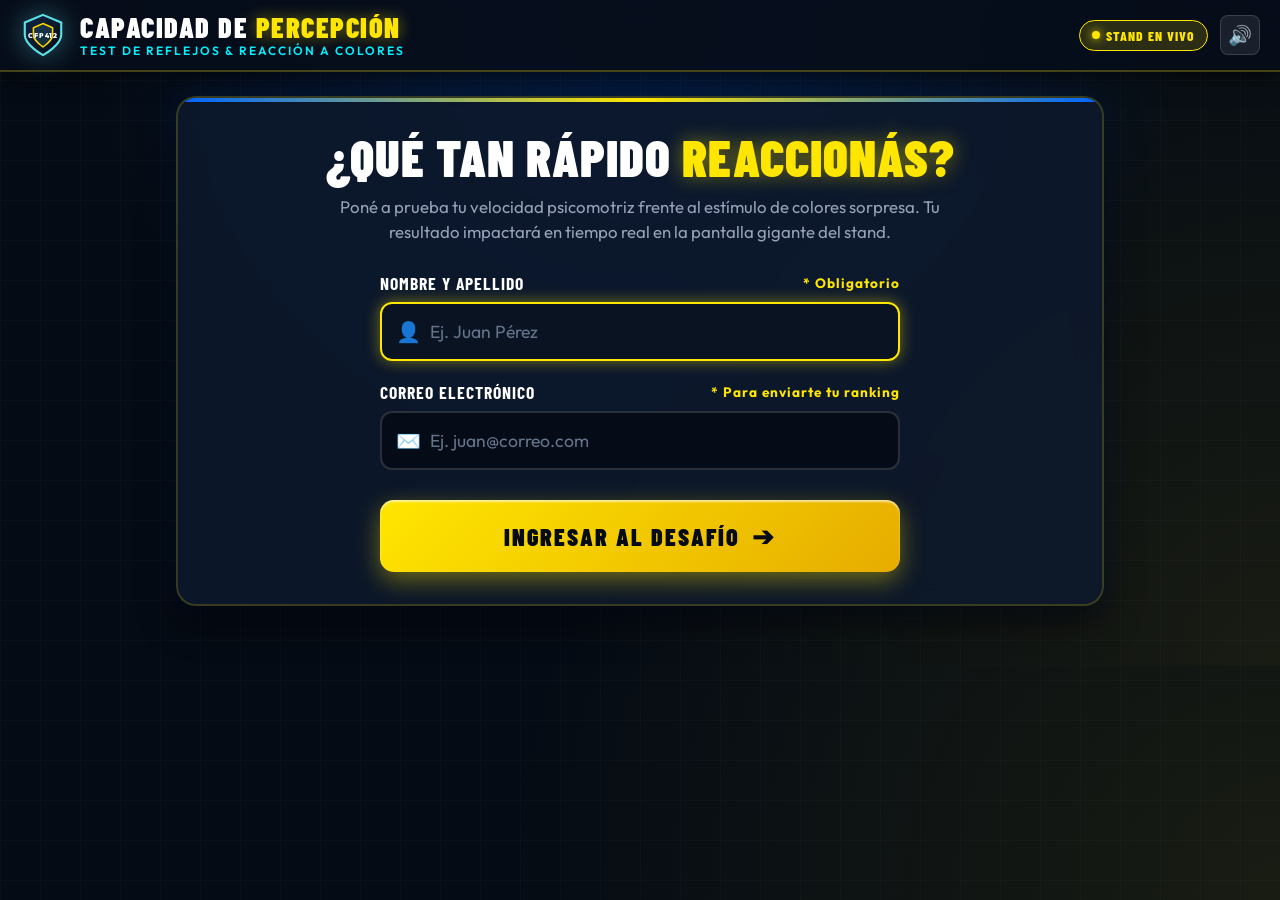
==== commit 5bb5dc1e: "feat: redesign admin stand panel with CFP 412 Manejo Seguro branding, SVG vector emblem, and high-vi" ====
--- a/index.html
+++ b/index.html
@@ -18,7 +18,20 @@
   <header class="race-header">
     <div class="header-container">
       <div class="header-brand">
-        <img src="assets/logo.png" alt="Logo Escuela CFL 412" class="school-logo-img" onerror="this.style.display='none'">
+        <!-- Emblema Vectorial CFP 412 -->
+        <div class="brand-emblem-badge" aria-label="Escudo CFP 412">
+          <svg class="school-emblem-svg" width="46" height="46" viewBox="0 0 48 48" fill="none" xmlns="http://www.w3.org/2000/svg">
+            <path d="M24 3L43 11V24C43 34.5 24 45 24 45C24 45 5 34.5 5 24V11L24 3Z" fill="url(#emblem-grad-index)" stroke="#5ce1e6" stroke-width="2.2"/>
+            <path d="M24 12L34 16.5V24C34 29.5 24 36.5 24 36.5C24 36.5 14 29.5 14 24V16.5L24 12Z" fill="rgba(92,225,230,0.12)" stroke="#ffd700" stroke-width="1.6"/>
+            <text x="24" y="27" font-family="'Cabinet Grotesk', 'Outfit', sans-serif" font-weight="900" font-size="7.2" fill="#ffffff" text-anchor="middle" letter-spacing="0.6">CFP 412</text>
+            <defs>
+              <linearGradient id="emblem-grad-index" x1="5" y1="3" x2="43" y2="45" gradientUnits="userSpaceOnUse">
+                <stop stop-color="#122543"/>
+                <stop offset="1" stop-color="#060c17"/>
+              </linearGradient>
+            </defs>
+          </svg>
+        </div>
         <div class="brand-titles">
           <h1 class="brand-main-title">CAPACIDAD DE <span>PERCEPCIÓN</span></h1>
           <span class="brand-sub-title">TEST DE REFLEJOS & REACCIÓN A COLORES</span>
--- a/css/racing.css
+++ b/css/racing.css
@@ -96,16 +96,20 @@
   text-decoration: none;
 }
 
-.school-logo-img {
-  height: 52px;
-  width: auto;
-  max-width: 160px;
-  object-fit: contain;
-  filter: drop-shadow(0 2px 8px rgba(0,0,0,0.4));
-  background: white;
-  padding: 4px 8px;
-  border-radius: 8px;
-  border: 1px solid rgba(255, 230, 0, 0.4);
+.brand-emblem-badge {
+  display: flex;
+  align-items: center;
+  justify-content: center;
+  transition: transform 0.25s ease;
+  filter: drop-shadow(0 0 14px rgba(92, 225, 230, 0.4));
+}
+
+.brand-emblem-badge:hover {
+  transform: scale(1.06);
+}
+
+.school-emblem-svg {
+  display: block;
 }
 
 .brand-titles {
@@ -115,17 +119,17 @@
 
 .brand-main-title {
   font-family: var(--font-race);
-  font-size: 1.7rem;
+  font-size: clamp(1.4rem, 2.2vw, 1.9rem);
   font-weight: 900;
   letter-spacing: 1.5px;
   text-transform: uppercase;
   color: var(--text-white);
-  line-height: 1;
+  line-height: 1.1;
 }
 
 .brand-main-title span {
   color: var(--accent-yellow);
-  text-shadow: 0 0 14px var(--accent-yellow-glow);
+  text-shadow: 0 0 16px var(--accent-yellow-glow);
 }
 
 .brand-sub-title {
@@ -134,6 +138,16 @@
   letter-spacing: 2px;
   text-transform: uppercase;
   color: var(--racing-cyan);
+}
+
+.subtitle-manejoseguro {
+  font-family: var(--font-race);
+  color: #5ce1e6 !important;
+  letter-spacing: 4px !important;
+  font-weight: 900 !important;
+  font-size: 0.95rem !important;
+  text-shadow: 0 0 12px rgba(92, 225, 230, 0.6);
+  margin-top: 3px;
 }
 
 .header-actions {
@@ -1495,159 +1509,209 @@
   }
 }
 
-/* Métricas Rápidas */
+/* Métricas Rápidas (Alta Visibilidad Stand) */
 .metrics-row {
   display: grid;
-  grid-template-columns: repeat(auto-fit, minmax(180px, 1fr));
-  gap: 16px;
-  margin-bottom: 24px;
+  grid-template-columns: repeat(auto-fit, minmax(220px, 1fr));
+  gap: 20px;
+  margin-bottom: 28px;
 }
 
 .metric-card {
-  background: var(--bg-card);
-  border: 1px solid var(--border-card);
-  border-radius: 16px;
-  padding: 20px;
+  background: radial-gradient(circle at 85% 15%, rgba(18, 35, 60, 0.95) 0%, rgba(8, 15, 27, 0.98) 100%);
+  border: 2px solid rgba(255, 255, 255, 0.12);
+  border-radius: 18px;
+  padding: 24px 28px;
   position: relative;
   overflow: hidden;
-}
-
-.metric-card::after {
-  content: '';
-  position: absolute;
-  top: 0;
-  right: 0;
-  width: 60px;
-  height: 60px;
-  background: radial-gradient(circle, var(--accent-yellow-glow) 0%, transparent 70%);
+  box-shadow: 0 12px 35px rgba(0, 0, 0, 0.6);
+  transition: transform 0.2s ease, box-shadow 0.2s ease;
+}
+
+.metric-card:hover {
+  transform: translateY(-2px);
+}
+
+.metric-card-total {
+  border-color: rgba(92, 225, 230, 0.45);
+  box-shadow: 0 0 25px rgba(92, 225, 230, 0.18), 0 12px 35px rgba(0, 0, 0, 0.6);
+}
+
+.metric-card-total .metric-value {
+  color: #5ce1e6;
+  text-shadow: 0 0 25px rgba(92, 225, 230, 0.5);
+}
+
+.metric-card-record {
+  border-color: rgba(255, 215, 0, 0.55);
+  box-shadow: 0 0 35px rgba(255, 215, 0, 0.25), 0 12px 35px rgba(0, 0, 0, 0.6);
+}
+
+.metric-card-record .metric-value {
+  color: #FFD700;
+  text-shadow: 0 0 28px rgba(255, 215, 0, 0.6);
+}
+
+.metric-card-avg {
+  border-color: rgba(255, 183, 3, 0.45);
+  box-shadow: 0 0 25px rgba(255, 183, 3, 0.18), 0 12px 35px rgba(0, 0, 0, 0.6);
+}
+
+.metric-card-avg .metric-value {
+  color: var(--accent-yellow);
+  text-shadow: 0 0 22px var(--accent-yellow-glow);
 }
 
 .metric-title {
-  font-size: 0.8rem;
-  color: var(--text-muted);
+  font-family: var(--font-race);
+  font-size: 0.95rem;
+  color: #94a3b8;
   text-transform: uppercase;
-  font-weight: 700;
-  letter-spacing: 1.5px;
+  font-weight: 800;
+  letter-spacing: 2px;
 }
 
 .metric-value {
   font-family: var(--font-race);
-  font-size: 2.4rem;
+  font-size: clamp(2.8rem, 4vw, 4.2rem);
   font-weight: 900;
-  color: var(--accent-yellow);
-  margin-top: 6px;
+  margin: 8px 0 6px;
   line-height: 1;
+  letter-spacing: 1px;
 }
 
 .metric-sub {
-  font-size: 0.8rem;
-  color: var(--text-dim);
-  margin-top: 6px;
-}
-
-/* PODIO TOP 3 ESTILO F1 */
+  font-size: 0.88rem;
+  color: #64748b;
+  font-weight: 500;
+}
+
+/* PODIO TOP 3 ESTILO F1 (ALTA VISIBILIDAD) */
+.podium-card-wrapper {
+  background: radial-gradient(circle at 50% 10%, rgba(18, 32, 54, 0.95) 0%, rgba(6, 12, 22, 0.98) 100%);
+  border: 2px solid rgba(255, 215, 0, 0.25);
+  box-shadow: 0 0 30px rgba(0, 0, 0, 0.8), 0 0 20px rgba(255, 215, 0, 0.1);
+}
+
 .podium-container {
   display: flex;
   align-items: flex-end;
   justify-content: center;
-  gap: 12px;
-  padding: 30px 10px 10px;
+  gap: 14px;
+  padding: 36px 12px 14px;
   margin-bottom: 24px;
+  min-height: 300px;
 }
 
 .podium-step {
   display: flex;
   flex-direction: column;
   align-items: center;
-  width: 30%;
-  max-width: 140px;
+  width: 32%;
+  max-width: 150px;
   position: relative;
   text-align: center;
 }
 
-.podium-step.gold { order: 2; height: 180px; }
-.podium-step.silver { order: 1; height: 140px; }
-.podium-step.bronze { order: 3; height: 120px; }
+.podium-step.gold { order: 2; height: 215px; }
+.podium-step.silver { order: 1; height: 165px; }
+.podium-step.bronze { order: 3; height: 140px; }
 
 .podium-avatar {
-  width: 48px;
-  height: 48px;
+  width: 54px;
+  height: 54px;
   border-radius: 50%;
   background: #0a1322;
-  border: 3px solid var(--accent-yellow);
+  border: 3px solid #C0C0C0;
   display: flex;
   align-items: center;
   justify-content: center;
-  font-size: 1.4rem;
-  margin-bottom: -10px;
+  font-size: 1.6rem;
+  margin-bottom: -12px;
   z-index: 2;
-  box-shadow: 0 4px 15px rgba(0, 0, 0, 0.6);
+  box-shadow: 0 6px 20px rgba(0, 0, 0, 0.8);
 }
 
 .podium-step.gold .podium-avatar {
-  width: 58px;
-  height: 58px;
-  font-size: 1.8rem;
+  width: 66px;
+  height: 66px;
+  font-size: 2.1rem;
   border-color: #FFD700;
-  box-shadow: 0 0 20px rgba(255, 215, 0, 0.6);
+  box-shadow: 0 0 28px rgba(255, 215, 0, 0.7);
+  background: radial-gradient(circle, #1a2c4e 0%, #0a1322 100%);
 }
 
 .podium-pillar {
   width: 100%;
   flex: 1;
-  background: linear-gradient(180deg, rgba(20, 38, 70, 0.9) 0%, rgba(8, 16, 32, 0.95) 100%);
-  border-top-left-radius: 12px;
-  border-top-right-radius: 12px;
-  border: 2px solid rgba(255, 255, 255, 0.1);
+  background: linear-gradient(180deg, rgba(24, 45, 80, 0.95) 0%, rgba(8, 16, 32, 0.98) 100%);
+  border-top-left-radius: 14px;
+  border-top-right-radius: 14px;
+  border: 2px solid rgba(255, 255, 255, 0.15);
   border-bottom: none;
   display: flex;
   flex-direction: column;
   align-items: center;
   justify-content: flex-end;
-  padding: 12px 6px;
+  padding: 14px 8px;
 }
 
 .podium-step.gold .podium-pillar {
   border-color: #FFD700;
-  background: linear-gradient(180deg, rgba(255, 215, 0, 0.25) 0%, rgba(14, 25, 45, 0.95) 100%);
+  background: linear-gradient(180deg, rgba(255, 215, 0, 0.3) 0%, rgba(16, 28, 50, 0.98) 100%);
+  box-shadow: 0 0 25px rgba(255, 215, 0, 0.25);
 }
 
 .podium-rank-num {
   font-family: var(--font-race);
-  font-size: 2rem;
+  font-size: 2.4rem;
   font-weight: 900;
   line-height: 1;
 }
 
-.podium-step.gold .podium-rank-num { color: #FFD700; }
-.podium-step.silver .podium-rank-num { color: #C0C0C0; }
-.podium-step.bronze .podium-rank-num { color: #CD7F32; }
+.podium-step.gold .podium-rank-num { color: #FFD700; text-shadow: 0 0 14px rgba(255, 215, 0, 0.6); }
+.podium-step.silver .podium-rank-num { color: #E2E8F0; }
+.podium-step.bronze .podium-rank-num { color: #F59E0B; }
 
 .podium-player-name {
-  font-size: 0.85rem;
-  font-weight: 700;
+  font-size: 1rem;
+  font-weight: 800;
   color: #FFFFFF;
-  margin-top: 4px;
+  margin-top: 6px;
   white-space: nowrap;
   overflow: hidden;
   text-overflow: ellipsis;
   max-width: 100%;
+  letter-spacing: 0.5px;
 }
 
 .podium-player-time {
   font-family: var(--font-race);
-  font-size: 1.1rem;
+  font-size: 1.35rem;
   font-weight: 900;
   color: var(--accent-yellow);
-}
-
-/* Tabla de Posiciones / Leaderboard */
+  margin-top: 2px;
+}
+
+.podium-step.gold .podium-player-time {
+  color: #FFD700;
+  font-size: 1.5rem;
+  text-shadow: 0 0 12px rgba(255, 215, 0, 0.5);
+}
+
+/* Tabla de Posiciones / Leaderboard (Stand Legibility) */
+.table-card-wrapper {
+  background: radial-gradient(circle at 30% 10%, rgba(14, 24, 42, 0.95) 0%, rgba(6, 12, 22, 0.98) 100%);
+  border: 2px solid rgba(255, 255, 255, 0.1);
+  box-shadow: 0 15px 40px rgba(0, 0, 0, 0.7);
+}
+
 .table-responsive {
   width: 100%;
   overflow-x: auto;
-  border-radius: 14px;
-  border: 1px solid rgba(255, 255, 255, 0.08);
-  background: rgba(8, 15, 27, 0.7);
+  border-radius: 16px;
+  border: 1.5px solid rgba(255, 255, 255, 0.12);
+  background: rgba(5, 10, 18, 0.85);
 }
 
 .race-table {
@@ -1657,66 +1721,117 @@
 }
 
 .race-table th {
-  background: rgba(14, 25, 45, 0.95);
-  font-family: var(--font-race);
-  font-size: 0.95rem;
+  background: rgba(14, 26, 48, 0.98);
+  font-family: var(--font-race);
+  font-size: 1rem;
   font-weight: 800;
-  letter-spacing: 1.5px;
+  letter-spacing: 1.8px;
   text-transform: uppercase;
   color: var(--accent-yellow);
-  padding: 14px 16px;
-  border-bottom: 2px solid rgba(255, 230, 0, 0.3);
+  padding: 18px 20px;
+  border-bottom: 2.5px solid rgba(255, 230, 0, 0.4);
 }
 
 .race-table td {
-  padding: 14px 16px;
-  border-bottom: 1px solid rgba(255, 255, 255, 0.06);
-  font-size: 0.95rem;
+  padding: 18px 20px;
+  border-bottom: 1px solid rgba(255, 255, 255, 0.08);
+  font-size: 1rem;
   color: var(--text-white);
   vertical-align: middle;
 }
 
 .race-table tbody tr {
-  transition: background 0.15s ease;
+  transition: background 0.18s ease;
 }
 
 .race-table tbody tr:hover {
-  background: rgba(0, 102, 255, 0.1);
+  background: rgba(92, 225, 230, 0.08);
 }
 
 .race-table tbody tr.new-entry {
   animation: highlight-row 2s ease-out;
 }
 
-@keyframes highlight-row {
-  0% { background: rgba(255, 230, 0, 0.4); }
-  100% { background: transparent; }
-}
-
 .rank-badge {
   display: inline-flex;
   align-items: center;
   justify-content: center;
-  width: 30px;
-  height: 30px;
-  border-radius: 6px;
-  font-family: var(--font-race);
-  font-size: 1rem;
+  width: 36px;
+  height: 36px;
+  border-radius: 8px;
+  font-family: var(--font-race);
+  font-size: 1.15rem;
   font-weight: 900;
   background: rgba(255, 255, 255, 0.08);
   color: #FFF;
 }
 
-.rank-badge.top-1 { background: #FFD700; color: #000; box-shadow: 0 0 10px rgba(255, 215, 0, 0.5); }
-.rank-badge.top-2 { background: #C0C0C0; color: #000; }
-.rank-badge.top-3 { background: #CD7F32; color: #000; }
+.rank-badge.top-1 {
+  background: linear-gradient(135deg, #FFD700 0%, #FFA500 100%);
+  color: #000;
+  box-shadow: 0 0 16px rgba(255, 215, 0, 0.6);
+}
+
+.rank-badge.top-2 {
+  background: linear-gradient(135deg, #E2E8F0 0%, #94A3B8 100%);
+  color: #000;
+  box-shadow: 0 0 12px rgba(226, 232, 240, 0.4);
+}
+
+.rank-badge.top-3 {
+  background: linear-gradient(135deg, #F59E0B 0%, #B45309 100%);
+  color: #000;
+  box-shadow: 0 0 12px rgba(245, 158, 11, 0.4);
+}
+
+.driver-name-cell {
+  font-family: var(--font-ui);
+  font-size: 1.25rem;
+  font-weight: 800;
+  color: #ffffff;
+  letter-spacing: 0.3px;
+  line-height: 1.2;
+}
+
+.driver-meta-sub {
+  font-size: 0.82rem;
+  color: #94a3b8;
+  margin-top: 4px;
+  display: flex;
+  align-items: center;
+  gap: 8px;
+}
 
 .table-time-cell {
   font-family: var(--font-race);
-  font-size: 1.3rem;
+  font-size: 1.65rem;
   font-weight: 900;
-  color: var(--accent-yellow);
   letter-spacing: 0.5px;
+  line-height: 1.1;
+  display: inline-block;
+}
+
+.table-avg-time {
+  color: #5ce1e6;
+  text-shadow: 0 0 16px rgba(92, 225, 230, 0.4);
+}
+
+.table-best-time-cell {
+  font-family: var(--font-race);
+  font-size: 1.5rem;
+  font-weight: 900;
+  color: #ffd700;
+  text-shadow: 0 0 16px rgba(255, 215, 0, 0.5);
+  display: inline-block;
+}
+
+.table-sub-label {
+  font-size: 0.72rem;
+  font-weight: 700;
+  color: #64748b;
+  text-transform: uppercase;
+  letter-spacing: 0.8px;
+  margin-top: 2px;
 }
 
 /* Acciones de Admin (Exportar, Limpiar, Filtros) */
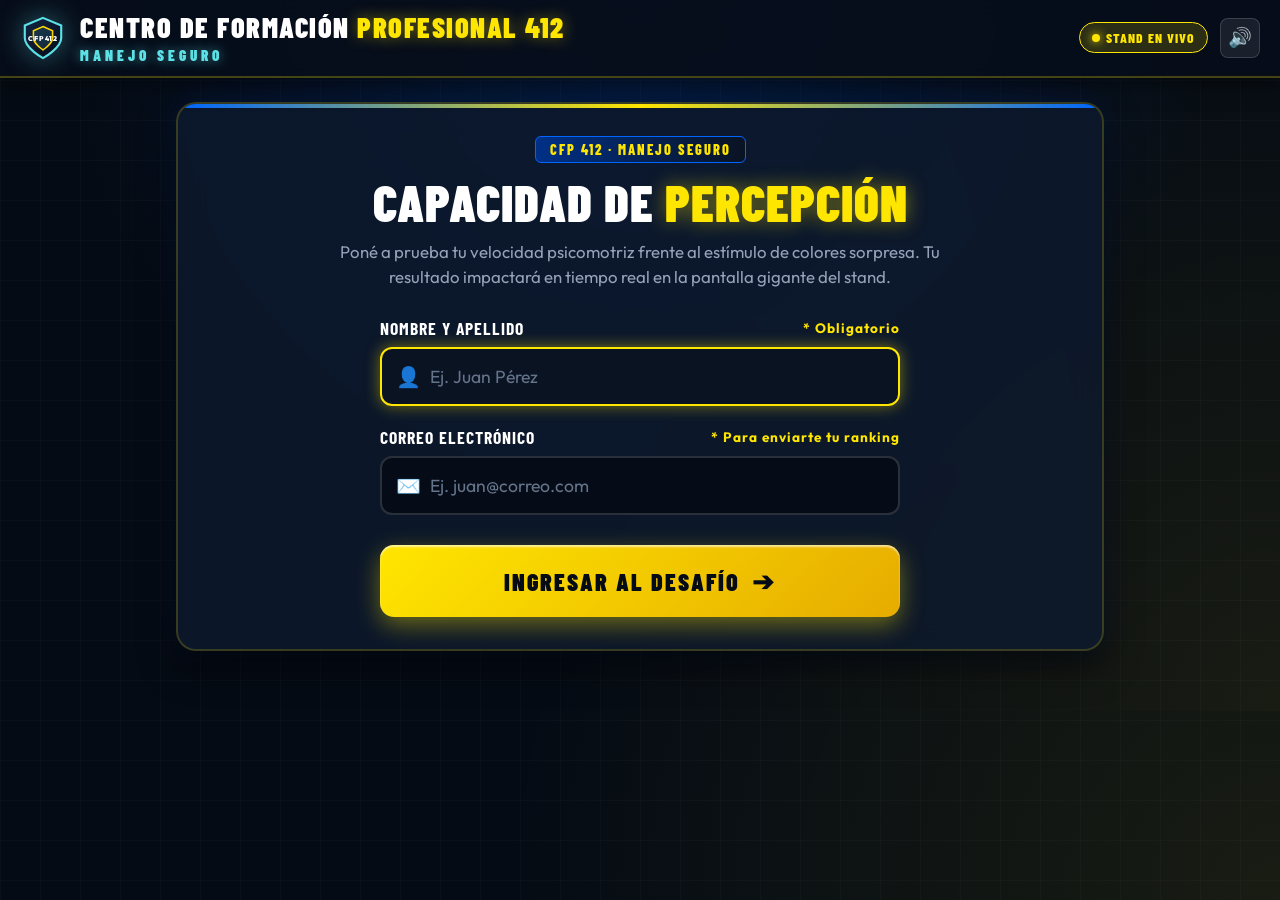
==== commit 77abf53c: "feat: update metadata, Open Graph tags and branding to Centro de Formacion Profesional 412" ====
--- a/index.html
+++ b/index.html
@@ -3,8 +3,22 @@
 <head>
   <meta charset="UTF-8">
   <meta name="viewport" content="width=device-width, initial-scale=1.0, maximum-scale=1.0, user-scalable=no">
-  <title>Test de Reacción F1 | Capacidad de Percepción - Stand en Vivo</title>
-  <meta name="description" content="Test de tiempo de reacción estilo Red Bull Racing y F1 con colores institucionales. Medición de reflejos psicomotrices para stand en vivo.">
+  <title>CENTRO DE FORMACIÓN PROFESIONAL 412 | MANEJO SEGURO</title>
+  <meta name="description" content="Centro de Formación Profesional 412 - Manejo Seguro. Test de medición de reflejos y capacidad de percepción para conductores en stand en vivo.">
+
+  <!-- Metadatos Open Graph / WhatsApp / Redes Sociales -->
+  <meta property="og:type" content="website">
+  <meta property="og:title" content="CENTRO DE FORMACIÓN PROFESIONAL 412 | MANEJO SEGURO">
+  <meta property="og:description" content="Centro de Formación Profesional 412 - Manejo Seguro. Test de medición de reflejos y capacidad de percepción para conductores en stand en vivo.">
+  <meta property="og:site_name" content="Centro de Formación Profesional 412">
+  <meta property="og:url" content="https://amalarajst-cell.github.io/capacidad-de-percepcion/index.html">
+  <meta property="og:image" content="https://amalarajst-cell.github.io/capacidad-de-percepcion/assets/logo.png">
+
+  <!-- Twitter Card -->
+  <meta name="twitter:card" content="summary">
+  <meta name="twitter:title" content="CENTRO DE FORMACIÓN PROFESIONAL 412 | MANEJO SEGURO">
+  <meta name="twitter:description" content="Centro de Formación Profesional 412 - Manejo Seguro. Test de medición de reflejos y capacidad de percepción para conductores en stand en vivo.">
+  <meta name="twitter:image" content="https://amalarajst-cell.github.io/capacidad-de-percepcion/assets/logo.png">
 
   <!-- Estilos y Tipografías -->
   <link rel="stylesheet" href="css/racing.css">
@@ -33,8 +47,8 @@
           </svg>
         </div>
         <div class="brand-titles">
-          <h1 class="brand-main-title">CAPACIDAD DE <span>PERCEPCIÓN</span></h1>
-          <span class="brand-sub-title">TEST DE REFLEJOS & REACCIÓN A COLORES</span>
+          <h1 class="brand-main-title">CENTRO DE FORMACIÓN <span>PROFESIONAL 412</span></h1>
+          <span class="brand-sub-title subtitle-manejoseguro">MANEJO SEGURO</span>
         </div>
       </div>
 
@@ -59,7 +73,8 @@
          ----------------------------------------------------------------------- -->
     <section id="screen-login" class="screen-card">
       <div class="hero-banner">
-        <h2 class="hero-title">¿QUÉ TAN RÁPIDO <span>REACCIONÁS?</span></h2>
+        <div class="racing-badge-strip">CFP 412 · MANEJO SEGURO</div>
+        <h2 class="hero-title">CAPACIDAD DE <span>PERCEPCIÓN</span></h2>
         <p class="hero-desc">
           Poné a prueba tu velocidad psicomotriz frente al estímulo de colores sorpresa. 
           Tu resultado impactará en tiempo real en la pantalla gigante del stand.
--- a/css/racing.css
+++ b/css/racing.css
@@ -1586,95 +1586,144 @@
   font-weight: 500;
 }
 
-/* PODIO TOP 3 ESTILO F1 (ALTA VISIBILIDAD) */
-.podium-card-wrapper {
-  background: radial-gradient(circle at 50% 10%, rgba(18, 32, 54, 0.95) 0%, rgba(6, 12, 22, 0.98) 100%);
-  border: 2px solid rgba(255, 215, 0, 0.25);
-  box-shadow: 0 0 30px rgba(0, 0, 0, 0.8), 0 0 20px rgba(255, 215, 0, 0.1);
-}
-
-.podium-container {
+/* PODIO DE CAMPEONES SUPERIOR (PANORÁMICO 1°, 2°, 3°) */
+.podium-stand-section {
+  width: 100%;
+  background: radial-gradient(circle at 50% 15%, rgba(22, 40, 70, 0.95) 0%, rgba(6, 12, 22, 0.98) 100%);
+  border: 2px solid rgba(255, 215, 0, 0.35);
+  box-shadow: 0 0 35px rgba(255, 215, 0, 0.15), 0 15px 45px rgba(0, 0, 0, 0.7);
+  padding: 30px 24px 34px;
+  text-align: center;
+}
+
+.podium-header-banner {
+  display: flex;
+  flex-direction: column;
+  align-items: center;
+  text-align: center;
+  margin-bottom: 24px;
+}
+
+.podium-sub-desc {
+  font-size: 0.95rem;
+  color: #94a3b8;
+  max-width: 640px;
+  margin: 4px auto 0;
+  line-height: 1.4;
+}
+
+.podium-panoramic {
   display: flex;
   align-items: flex-end;
   justify-content: center;
-  gap: 14px;
+  gap: 24px;
   padding: 36px 12px 14px;
-  margin-bottom: 24px;
-  min-height: 300px;
+  margin: 0 auto;
+  max-width: 820px;
+  min-height: 320px;
 }
 
 .podium-step {
   display: flex;
   flex-direction: column;
   align-items: center;
-  width: 32%;
-  max-width: 150px;
+  flex: 1;
+  max-width: 240px;
   position: relative;
   text-align: center;
 }
 
-.podium-step.gold { order: 2; height: 215px; }
-.podium-step.silver { order: 1; height: 165px; }
-.podium-step.bronze { order: 3; height: 140px; }
-
-.podium-avatar {
-  width: 54px;
-  height: 54px;
+.podium-step.gold { order: 2; height: 235px; }
+.podium-step.silver { order: 1; height: 185px; }
+.podium-step.bronze { order: 3; height: 155px; }
+
+/* Insignias Ordinales 1°, 2°, 3° en lugar de emojis */
+.podium-ordinal-badge {
+  width: 58px;
+  height: 58px;
   border-radius: 50%;
-  background: #0a1322;
-  border: 3px solid #C0C0C0;
   display: flex;
   align-items: center;
   justify-content: center;
-  font-size: 1.6rem;
-  margin-bottom: -12px;
-  z-index: 2;
+  font-family: var(--font-race);
+  font-size: 1.55rem;
+  font-weight: 900;
+  margin-bottom: -15px;
+  z-index: 3;
   box-shadow: 0 6px 20px rgba(0, 0, 0, 0.8);
-}
-
-.podium-step.gold .podium-avatar {
-  width: 66px;
-  height: 66px;
-  font-size: 2.1rem;
-  border-color: #FFD700;
-  box-shadow: 0 0 28px rgba(255, 215, 0, 0.7);
-  background: radial-gradient(circle, #1a2c4e 0%, #0a1322 100%);
+  letter-spacing: -0.5px;
+}
+
+.podium-ordinal-badge.badge-gold {
+  width: 72px;
+  height: 72px;
+  font-size: 2rem;
+  background: radial-gradient(circle, #2e2402 0%, #0d0a01 100%);
+  border: 3.5px solid #FFD700;
+  color: #FFD700;
+  box-shadow: 0 0 30px rgba(255, 215, 0, 0.8), inset 0 0 15px rgba(255, 215, 0, 0.35);
+  text-shadow: 0 0 12px rgba(255, 215, 0, 0.6);
+}
+
+.podium-ordinal-badge.badge-silver {
+  background: radial-gradient(circle, #1c2638 0%, #0a0e16 100%);
+  border: 3px solid #E2E8F0;
+  color: #E2E8F0;
+  box-shadow: 0 0 20px rgba(226, 232, 240, 0.5);
+  text-shadow: 0 0 10px rgba(226, 232, 240, 0.5);
+}
+
+.podium-ordinal-badge.badge-bronze {
+  background: radial-gradient(circle, #281806 0%, #0f0902 100%);
+  border: 3px solid #F59E0B;
+  color: #F59E0B;
+  box-shadow: 0 0 20px rgba(245, 158, 11, 0.5);
+  text-shadow: 0 0 10px rgba(245, 158, 11, 0.5);
 }
 
 .podium-pillar {
   width: 100%;
   flex: 1;
   background: linear-gradient(180deg, rgba(24, 45, 80, 0.95) 0%, rgba(8, 16, 32, 0.98) 100%);
-  border-top-left-radius: 14px;
-  border-top-right-radius: 14px;
+  border-top-left-radius: 16px;
+  border-top-right-radius: 16px;
   border: 2px solid rgba(255, 255, 255, 0.15);
   border-bottom: none;
   display: flex;
   flex-direction: column;
   align-items: center;
   justify-content: flex-end;
-  padding: 14px 8px;
+  padding: 18px 12px;
 }
 
 .podium-step.gold .podium-pillar {
   border-color: #FFD700;
-  background: linear-gradient(180deg, rgba(255, 215, 0, 0.3) 0%, rgba(16, 28, 50, 0.98) 100%);
-  box-shadow: 0 0 25px rgba(255, 215, 0, 0.25);
+  background: linear-gradient(180deg, rgba(255, 215, 0, 0.32) 0%, rgba(16, 28, 50, 0.98) 100%);
+  box-shadow: 0 0 30px rgba(255, 215, 0, 0.3);
+}
+
+.podium-step.silver .podium-pillar {
+  border-color: rgba(226, 232, 240, 0.4);
+}
+
+.podium-step.bronze .podium-pillar {
+  border-color: rgba(245, 158, 11, 0.4);
 }
 
 .podium-rank-num {
   font-family: var(--font-race);
-  font-size: 2.4rem;
+  font-size: 2.5rem;
   font-weight: 900;
   line-height: 1;
 }
 
-.podium-step.gold .podium-rank-num { color: #FFD700; text-shadow: 0 0 14px rgba(255, 215, 0, 0.6); }
+.podium-step.gold .podium-rank-num { color: #FFD700; text-shadow: 0 0 16px rgba(255, 215, 0, 0.6); }
 .podium-step.silver .podium-rank-num { color: #E2E8F0; }
 .podium-step.bronze .podium-rank-num { color: #F59E0B; }
 
 .podium-player-name {
-  font-size: 1rem;
+  font-family: var(--font-ui);
+  font-size: 1.15rem;
   font-weight: 800;
   color: #FFFFFF;
   margin-top: 6px;
@@ -1687,7 +1736,7 @@
 
 .podium-player-time {
   font-family: var(--font-race);
-  font-size: 1.35rem;
+  font-size: 1.45rem;
   font-weight: 900;
   color: var(--accent-yellow);
   margin-top: 2px;
@@ -1695,8 +1744,8 @@
 
 .podium-step.gold .podium-player-time {
   color: #FFD700;
-  font-size: 1.5rem;
-  text-shadow: 0 0 12px rgba(255, 215, 0, 0.5);
+  font-size: 1.65rem;
+  text-shadow: 0 0 14px rgba(255, 215, 0, 0.6);
 }
 
 /* Tabla de Posiciones / Leaderboard (Stand Legibility) */
@@ -1909,6 +1958,44 @@
 .btn-clear-db:hover {
   background: var(--danger-color);
   color: #FFF;
+}
+
+/* Footer de Utilidades Administrativas de Tabla */
+.admin-table-footer {
+  display: flex;
+  align-items: center;
+  justify-content: flex-end;
+  gap: 12px;
+  padding: 14px 18px;
+  background: rgba(8, 15, 27, 0.6);
+  border-top: 1px solid rgba(255, 255, 255, 0.08);
+  border-bottom-left-radius: 14px;
+  border-bottom-right-radius: 14px;
+}
+
+.btn-admin-subtle {
+  background: rgba(255, 255, 255, 0.05);
+  border: 1px solid rgba(255, 255, 255, 0.12);
+  color: #94a3b8;
+  padding: 7px 14px;
+  border-radius: 8px;
+  font-family: var(--font-ui);
+  font-size: 0.85rem;
+  font-weight: 600;
+  cursor: pointer;
+  transition: all 0.2s ease;
+}
+
+.btn-admin-subtle:hover {
+  background: rgba(92, 225, 230, 0.12);
+  border-color: #5ce1e6;
+  color: #ffffff;
+}
+
+.btn-clear-subtle:hover {
+  background: rgba(255, 23, 68, 0.15) !important;
+  border-color: #ff1744 !important;
+  color: #ff335c !important;
 }
 
 /* ==========================================================================
@@ -2257,4 +2344,50 @@
     flex-direction: column;
     gap: 10px;
   }
-}
+
+  /* Podio panorámico y badges en pantalla móvil */
+  .podium-stand-section {
+    padding: 20px 12px 24px;
+  }
+
+  .podium-panoramic {
+    gap: 10px;
+    padding: 24px 4px 10px;
+    min-height: 250px;
+  }
+
+  .podium-step.gold { height: 195px; }
+  .podium-step.silver { height: 160px; }
+  .podium-step.bronze { height: 135px; }
+
+  .podium-ordinal-badge {
+    width: 44px;
+    height: 44px;
+    font-size: 1.2rem;
+    margin-bottom: -10px;
+  }
+
+  .podium-ordinal-badge.badge-gold {
+    width: 54px;
+    height: 54px;
+    font-size: 1.45rem;
+  }
+
+  .podium-pillar {
+    padding: 12px 4px;
+  }
+
+  .podium-player-name {
+    font-size: 0.88rem;
+  }
+
+  .podium-player-time {
+    font-size: 1.15rem;
+  }
+
+  .admin-table-footer {
+    flex-direction: column;
+    align-items: stretch;
+  }
+}
+
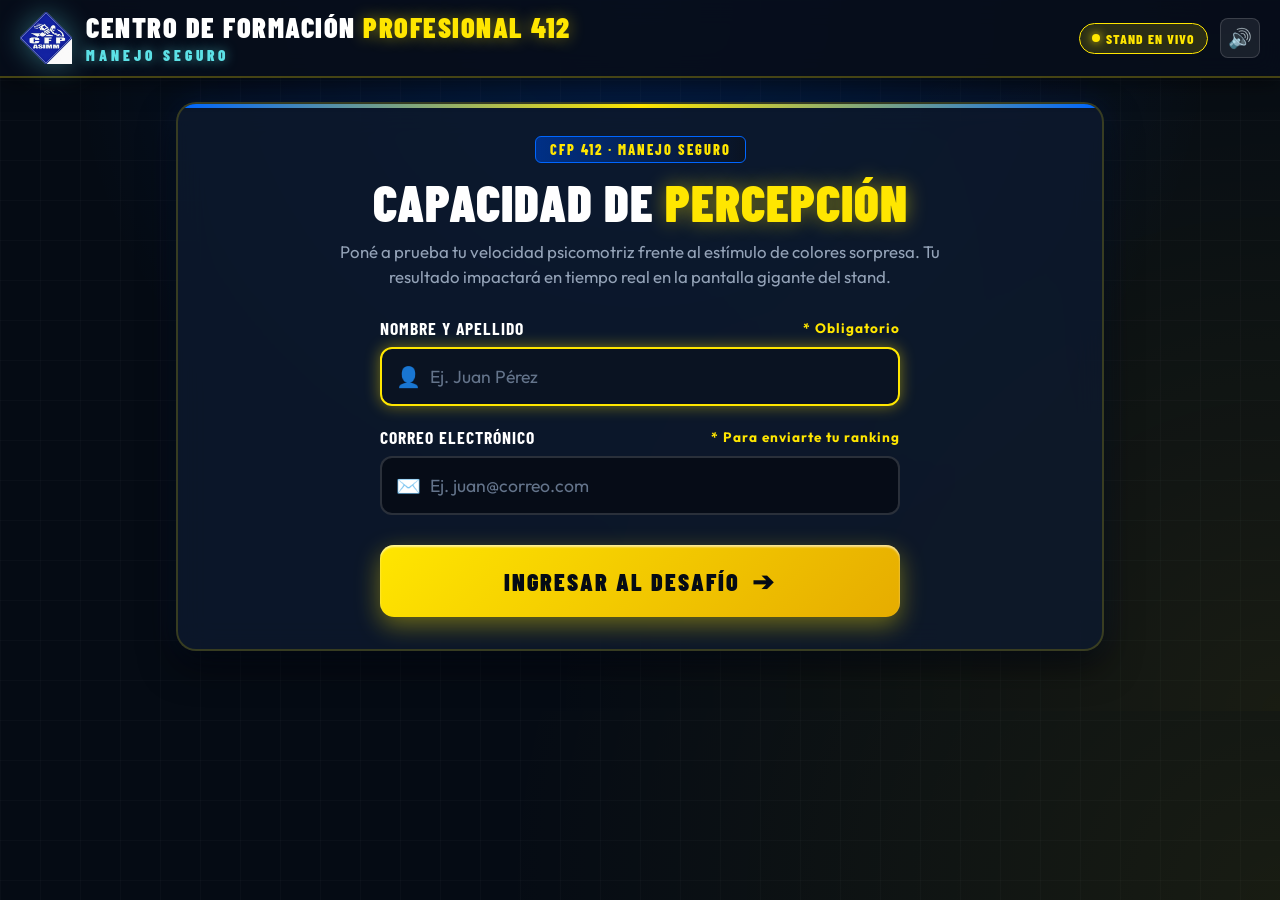
==== commit fa9bac3d: "feat: integrate official CFP ASIMM transparent logo in headers and assets" ====
--- a/index.html
+++ b/index.html
@@ -32,19 +32,9 @@
   <header class="race-header">
     <div class="header-container">
       <div class="header-brand">
-        <!-- Emblema Vectorial CFP 412 -->
-        <div class="brand-emblem-badge" aria-label="Escudo CFP 412">
-          <svg class="school-emblem-svg" width="46" height="46" viewBox="0 0 48 48" fill="none" xmlns="http://www.w3.org/2000/svg">
-            <path d="M24 3L43 11V24C43 34.5 24 45 24 45C24 45 5 34.5 5 24V11L24 3Z" fill="url(#emblem-grad-index)" stroke="#5ce1e6" stroke-width="2.2"/>
-            <path d="M24 12L34 16.5V24C34 29.5 24 36.5 24 36.5C24 36.5 14 29.5 14 24V16.5L24 12Z" fill="rgba(92,225,230,0.12)" stroke="#ffd700" stroke-width="1.6"/>
-            <text x="24" y="27" font-family="'Cabinet Grotesk', 'Outfit', sans-serif" font-weight="900" font-size="7.2" fill="#ffffff" text-anchor="middle" letter-spacing="0.6">CFP 412</text>
-            <defs>
-              <linearGradient id="emblem-grad-index" x1="5" y1="3" x2="43" y2="45" gradientUnits="userSpaceOnUse">
-                <stop stop-color="#122543"/>
-                <stop offset="1" stop-color="#060c17"/>
-              </linearGradient>
-            </defs>
-          </svg>
+        <!-- Logo Oficial CFP ASIMM -->
+        <div class="brand-emblem-badge" aria-label="Logo CFP ASIMM">
+          <img src="assets/logo_stand.png" alt="Logo CFP ASIMM" class="brand-emblem-img">
         </div>
         <div class="brand-titles">
           <h1 class="brand-main-title">CENTRO DE FORMACIÓN <span>PROFESIONAL 412</span></h1>
--- a/css/racing.css
+++ b/css/racing.css
@@ -108,8 +108,12 @@
   transform: scale(1.06);
 }
 
-.school-emblem-svg {
+.school-emblem-svg,
+.brand-emblem-img {
   display: block;
+  width: 52px;
+  height: 52px;
+  object-fit: contain;
 }
 
 .brand-titles {
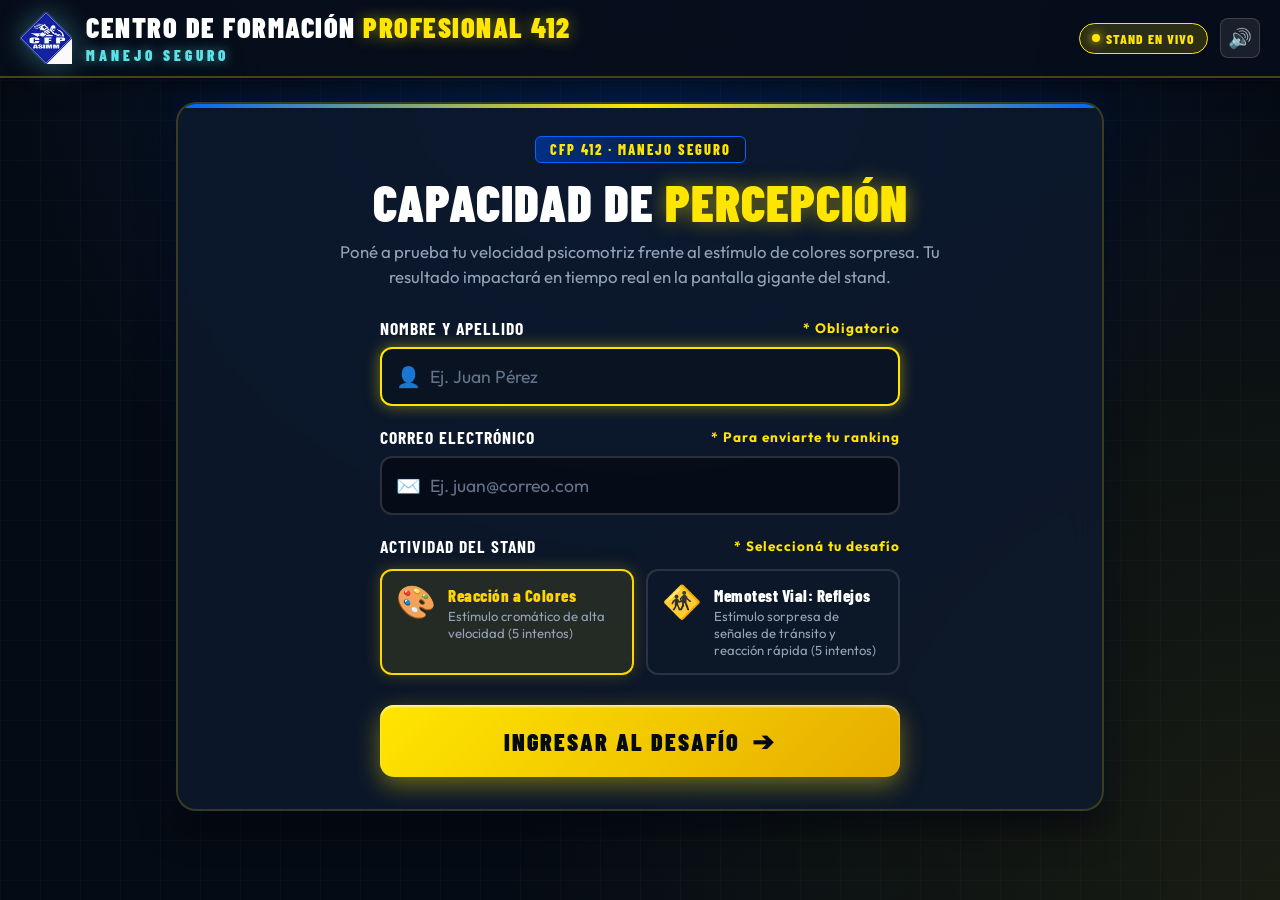
==== commit 5d757f15: "feat: integrate Memotest Vial reflex mode as selectable activity" ====
--- a/index.html
+++ b/index.html
@@ -114,6 +114,30 @@
           </div>
         </div>
 
+        <!-- Selector de Actividad del Stand -->
+        <div class="form-group">
+          <label class="form-label">
+            <span>Actividad del Stand</span>
+            <span class="req">* Seleccioná tu desafío</span>
+          </label>
+          <div class="activity-selector-grid">
+            <div class="activity-option-card active" data-level="Reacción a Colores" id="act-opt-colors">
+              <div class="act-icon">🎨</div>
+              <div class="act-info">
+                <div class="act-title">Reacción a Colores</div>
+                <div class="act-desc">Estímulo cromático de alta velocidad (5 intentos)</div>
+              </div>
+            </div>
+            <div class="activity-option-card" data-level="Memotest Vial (Señales)" id="act-opt-signals">
+              <div class="act-icon">🚸</div>
+              <div class="act-info">
+                <div class="act-title">Memotest Vial: Reflejos</div>
+                <div class="act-desc">Estímulo sorpresa de señales de tránsito y reacción rápida (5 intentos)</div>
+              </div>
+            </div>
+          </div>
+        </div>
+
         <!-- Botón de Ignición / Comienzo -->
         <button type="submit" id="btn-start-engine" class="btn-ignition">
           <span>INGRESAR AL DESAFÍO</span>
@@ -167,9 +191,20 @@
           </div>
         </div>
 
-        <!-- Orbe Central Luminoso -->
-        <div class="chromatic-orb-wrapper">
+        <!-- Estímulo Actividad A: Orbe Central Luminoso (Colores) -->
+        <div class="chromatic-orb-wrapper" id="activity-colors-stimulus">
           <div id="reaction-orb" class="chromatic-orb orb-red" aria-label="Color del estímulo"></div>
+        </div>
+
+        <!-- Estímulo Actividad B: Caja de Señal Objetivo (Memotest Vial) -->
+        <div class="signals-stimulus-wrapper" id="activity-signals-stimulus" style="display: none;">
+          <div class="signals-target-box" id="signals-target-box">
+            <div class="signals-waiting-box" id="signals-waiting-box">
+              <div class="signals-waiting-spinner"></div>
+              <span>PREPARATE...</span>
+            </div>
+            <img src="" alt="Señal Objetivo" id="signals-target-img" class="signals-target-img" style="display: none;">
+          </div>
         </div>
 
         <!-- Título y Subtítulo -->
@@ -191,7 +226,7 @@
         </div>
       </div>
 
-      <!-- Fila Inferior de 4 Botones de Colores -->
+      <!-- Fila Inferior Actividad A: 4 Botones de Colores -->
       <div class="chromatic-buttons-grid" id="color-buttons-container">
         <!-- ROJO -->
         <button type="button" class="chromatic-btn btn-color-red" data-color="red" data-title="ROJO" id="btn-color-red">
@@ -220,6 +255,11 @@
           <span class="btn-color-name">AZUL</span>
           <span class="btn-color-role">Información</span>
         </button>
+      </div>
+
+      <!-- Fila Inferior Actividad B: 4 Tarjetas de Señales Viales -->
+      <div class="signals-options-grid" id="signals-options-container" style="display: none;">
+        <!-- Generado dinámicamente: 4 tarjetas de opciones -->
       </div>
     </section>
 
@@ -294,6 +334,7 @@
 
   <!-- Scripts -->
   <script src="js/audio.js"></script>
+  <script src="js/senales-data.js"></script>
   <script src="js/storage.js"></script>
   <script src="js/participant.js"></script>
 </body>
--- a/css/racing.css
+++ b/css/racing.css
@@ -822,6 +822,16 @@
 
 .attempt-pip.best .pip-val {
   color: #ffb703;
+}
+
+.attempt-pip.error {
+  border-color: #ff1744;
+  background: rgba(255, 23, 68, 0.15);
+}
+
+.attempt-pip.error .pip-label,
+.attempt-pip.error .pip-val {
+  color: #ff5252;
 }
 
 /* Orbe Luminoso Central */
@@ -1897,6 +1907,39 @@
   margin-bottom: 18px;
 }
 
+.filter-box-admin {
+  display: flex;
+  align-items: center;
+}
+
+.select-admin-filter {
+  padding: 10px 16px;
+  background: rgba(10, 19, 34, 0.95);
+  border: 1.5px solid rgba(255, 215, 0, 0.4);
+  border-radius: 8px;
+  color: #FFD700;
+  font-family: var(--font-race);
+  font-size: 0.92rem;
+  font-weight: 800;
+  letter-spacing: 0.8px;
+  outline: none;
+  cursor: pointer;
+  transition: all 0.2s ease;
+}
+
+.select-admin-filter:focus,
+.select-admin-filter:hover {
+  border-color: #FFD700;
+  box-shadow: 0 0 12px rgba(255, 215, 0, 0.3);
+}
+
+.select-admin-filter option {
+  background: #0B132B;
+  color: #FFFFFF;
+  font-family: var(--font-ui);
+  font-weight: 600;
+}
+
 .search-box-admin {
   position: relative;
   flex: 1;
@@ -2395,3 +2438,233 @@
   }
 }
 
+/* ==========================================================================
+   ACTIVIDAD SELECTOR (PANTALLA LOGIN)
+   ========================================================================== */
+.activity-selector-grid {
+  display: grid;
+  grid-template-columns: repeat(auto-fit, minmax(220px, 1fr));
+  gap: 12px;
+  margin-top: 4px;
+}
+
+.activity-option-card {
+  display: flex;
+  align-items: flex-start;
+  gap: 12px;
+  padding: 14px;
+  background: rgba(13, 27, 42, 0.7);
+  border: 2px solid rgba(255, 255, 255, 0.12);
+  border-radius: 12px;
+  cursor: pointer;
+  transition: all 0.22s ease;
+  user-select: none;
+}
+
+.activity-option-card:hover {
+  background: rgba(22, 38, 62, 0.85);
+  border-color: rgba(255, 215, 0, 0.4);
+  transform: translateY(-2px);
+}
+
+.activity-option-card.active {
+  background: rgba(255, 215, 0, 0.1);
+  border-color: #FFD700;
+  box-shadow: 0 0 16px rgba(255, 215, 0, 0.25);
+}
+
+.activity-option-card .act-icon {
+  font-size: 2rem;
+  line-height: 1;
+}
+
+.activity-option-card .act-info {
+  display: flex;
+  flex-direction: column;
+  gap: 3px;
+}
+
+.activity-option-card .act-title {
+  font-family: var(--font-race);
+  font-size: 1.05rem;
+  font-weight: 800;
+  color: #FFFFFF;
+  letter-spacing: 0.5px;
+}
+
+.activity-option-card.active .act-title {
+  color: #FFD700;
+}
+
+.activity-option-card .act-desc {
+  font-size: 0.82rem;
+  color: var(--text-muted);
+  line-height: 1.3;
+}
+
+/* ==========================================================================
+   MEMOTEST VIAL: REFLEJO Y REACCIÓN (ESTÍMULO DE SEÑALES)
+   ========================================================================== */
+.signals-stimulus-wrapper {
+  display: flex;
+  flex-direction: column;
+  align-items: center;
+  justify-content: center;
+  margin-bottom: 14px;
+  min-height: 140px;
+}
+
+.signals-target-box {
+  width: 140px;
+  height: 140px;
+  background: radial-gradient(circle, rgba(16, 28, 50, 0.95) 0%, rgba(9, 14, 26, 0.98) 100%);
+  border: 3px solid rgba(255, 215, 0, 0.4);
+  border-radius: 18px;
+  display: flex;
+  align-items: center;
+  justify-content: center;
+  position: relative;
+  overflow: hidden;
+  box-shadow: 0 8px 30px rgba(0, 0, 0, 0.6);
+  transition: all 0.25s ease;
+}
+
+.signals-target-box.stimulus-active {
+  border-color: #FFD700;
+  box-shadow: 0 0 28px rgba(255, 215, 0, 0.5);
+  animation: popIn 0.3s cubic-bezier(0.175, 0.885, 0.32, 1.275);
+}
+
+.signals-target-img {
+  width: 105px;
+  height: 105px;
+  object-fit: contain;
+  filter: drop-shadow(0 6px 10px rgba(0, 0, 0, 0.6));
+  pointer-events: none;
+}
+
+.signals-waiting-box {
+  display: flex;
+  flex-direction: column;
+  align-items: center;
+  gap: 8px;
+  color: var(--text-muted);
+  font-family: var(--font-race);
+  font-size: 0.85rem;
+  letter-spacing: 1px;
+}
+
+.signals-waiting-spinner {
+  width: 44px;
+  height: 44px;
+  border: 4px solid rgba(255, 215, 0, 0.2);
+  border-top-color: #FFD700;
+  border-radius: 50%;
+  animation: spin 0.8s linear infinite;
+}
+
+@keyframes spin {
+  to { transform: rotate(360deg); }
+}
+
+/* Grilla de 4 Opciones de Señales */
+.signals-options-grid {
+  display: grid;
+  grid-template-columns: repeat(2, 1fr);
+  gap: 12px;
+  width: 100%;
+  max-width: 580px;
+  margin: 0 auto;
+}
+
+.signal-option-card {
+  background: rgba(13, 27, 42, 0.9);
+  border: 2px solid rgba(255, 255, 255, 0.12);
+  border-radius: 14px;
+  height: 125px;
+  display: flex;
+  flex-direction: column;
+  align-items: center;
+  justify-content: center;
+  padding: 10px;
+  cursor: pointer;
+  transition: all 0.18s ease;
+  user-select: none;
+  box-shadow: 0 4px 14px rgba(0, 0, 0, 0.35);
+  position: relative;
+}
+
+.signal-option-card:hover {
+  background: rgba(22, 38, 62, 0.95);
+  border-color: rgba(255, 215, 0, 0.5);
+  transform: translateY(-2px);
+  box-shadow: 0 8px 20px rgba(255, 215, 0, 0.2);
+}
+
+.signal-option-card:active {
+  transform: scale(0.96);
+}
+
+.signal-option-card img {
+  width: 78px;
+  height: 78px;
+  max-width: 85%;
+  max-height: 85%;
+  object-fit: contain;
+  filter: drop-shadow(0 4px 8px rgba(0, 0, 0, 0.5));
+  pointer-events: none;
+  transition: transform 0.2s ease;
+}
+
+.signal-option-card .signal-name-hint {
+  font-size: 0.75rem;
+  color: var(--text-muted);
+  margin-top: 4px;
+  text-align: center;
+  white-space: nowrap;
+  overflow: hidden;
+  text-overflow: ellipsis;
+  max-width: 95%;
+  font-weight: 600;
+}
+
+.signal-option-card.glow-hit {
+  background: rgba(0, 230, 118, 0.25) !important;
+  border-color: #00e676 !important;
+  box-shadow: 0 0 24px rgba(0, 230, 118, 0.6) !important;
+  transform: scale(1.04) !important;
+}
+
+.signal-option-card.glow-wrong {
+  background: rgba(255, 23, 68, 0.25) !important;
+  border-color: #ff1744 !important;
+  box-shadow: 0 0 24px rgba(255, 23, 68, 0.6) !important;
+}
+
+.signal-option-card.disabled {
+  pointer-events: none;
+  opacity: 0.65;
+}
+
+@media (max-width: 480px) {
+  .signals-options-grid {
+    gap: 8px;
+  }
+  .signal-option-card {
+    height: 105px;
+    padding: 6px;
+  }
+  .signal-option-card img {
+    width: 62px;
+    height: 62px;
+  }
+  .signals-target-box {
+    width: 120px;
+    height: 120px;
+  }
+  .signals-target-img {
+    width: 90px;
+    height: 90px;
+  }
+}
+
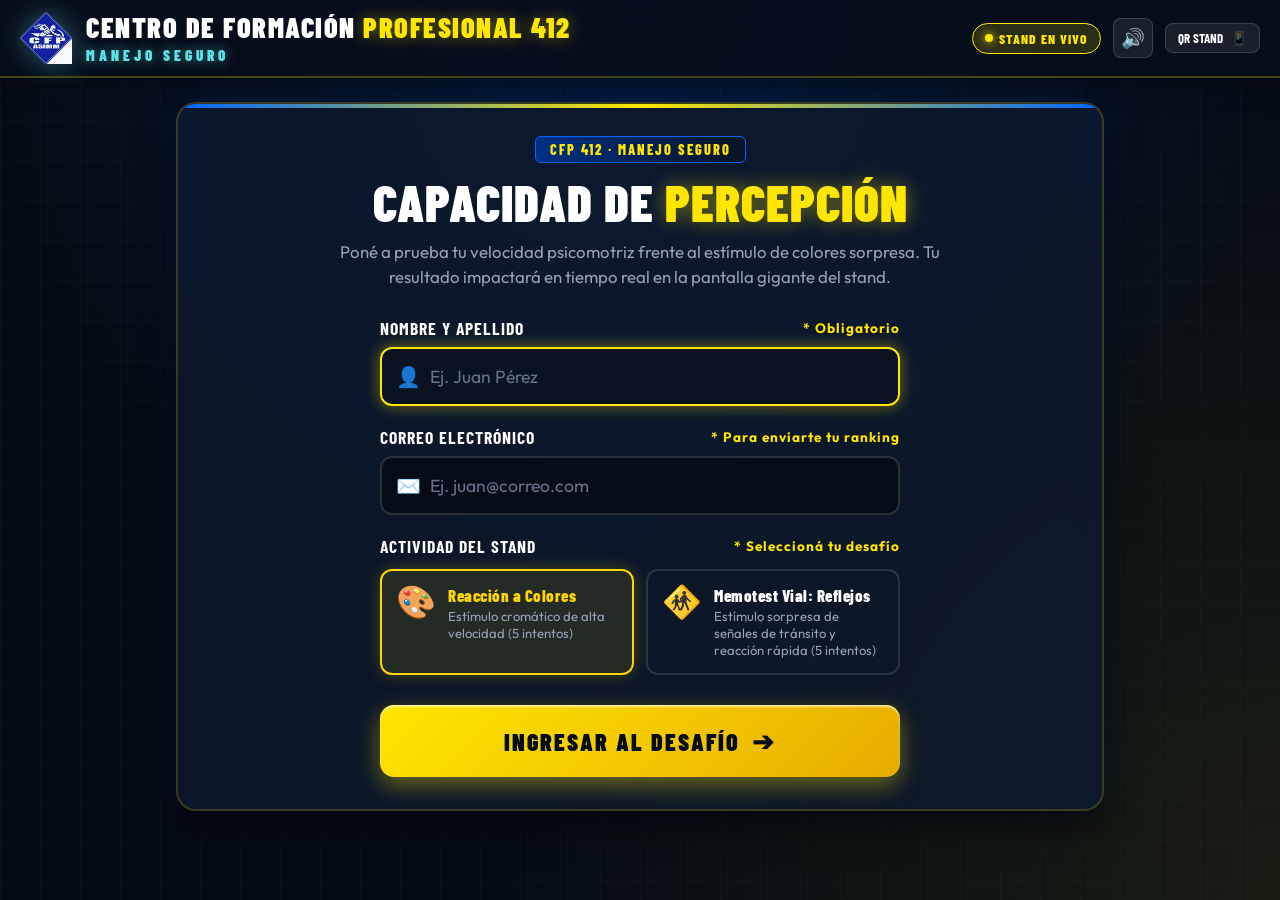
==== commit a1c92ff1: "feat: add stand QR poster and visual registration guide pages (stand.html & qr.html)" ====
--- a/index.html
+++ b/index.html
@@ -49,6 +49,12 @@
         <button type="button" class="btn-sound-toggle" id="btn-sound-toggle" title="Activar / Desactivar Sonido">
           <span id="sound-icon">🔊</span>
         </button>
+
+        <!-- Botón de Cartel QR del Stand -->
+        <a href="stand.html" class="btn-nav" title="Cartel y Código QR del Stand" target="_blank" style="padding: 6px 12px; font-size: 0.82rem;">
+          <span>QR STAND</span>
+          <span>📱</span>
+        </a>
       </div>
     </div>
   </header>
@@ -161,12 +167,6 @@
 
       <!-- Tarjeta Principal del Desafío de Colores (Diseño Exacto de la Imagen) -->
       <div class="chromatic-stage-card">
-        <!-- Badge Superior con Contador de Intentos -->
-        <div class="chromatic-badge-pill" id="chromatic-attempt-pill">
-          <span class="badge-hand-icon">👆</span>
-          <span id="chromatic-attempt-text">NIVEL 1 • INTENTO 1 DE 5</span>
-        </div>
-
         <!-- Barra de Progreso de los 5 Intentos -->
         <div class="attempts-progress-bar" id="attempts-progress-bar" aria-label="Progreso de 5 intentos">
           <div class="attempt-pip active" id="pip-1">
--- a/css/racing.css
+++ b/css/racing.css
@@ -2220,66 +2220,130 @@
     margin-top: 6px;
   }
 
-  /* Desafío Cromático en Pantalla de Celular */
+  .activity-selector-grid {
+    grid-template-columns: 1fr;
+    gap: 8px;
+  }
+
+  .activity-option-card {
+    padding: 10px 12px;
+    gap: 10px;
+  }
+
+  .activity-option-card .act-icon {
+    font-size: 1.6rem;
+  }
+
+  .activity-option-card .act-title {
+    font-size: 0.95rem;
+  }
+
+  .activity-option-card .act-desc {
+    font-size: 0.76rem;
+  }
+
+  /* Desafío Cromático y Señales en Pantalla de Celular */
   .test-section-chromatic {
-    padding: 4px 0 16px;
+    padding: 2px 0 10px;
   }
 
   .player-active-bar {
-    padding: 6px 12px;
-    margin-bottom: 10px;
+    padding: 4px 10px;
+    margin-bottom: 6px;
     border-radius: 8px;
   }
 
   .player-info-tag {
+    font-size: 0.84rem;
+    gap: 4px;
+  }
+
+  .player-info-tag .label {
+    font-size: 0.68rem;
+  }
+
+  .chromatic-stage-card {
+    padding: 10px 8px 12px;
+    border-radius: 14px;
+    border-width: 2px;
+    margin-bottom: 8px;
+  }
+
+  .chromatic-orb-wrapper {
+    min-height: 70px;
+    margin-bottom: 6px;
+  }
+
+  .chromatic-orb {
+    width: 68px;
+    height: 68px;
+  }
+
+  /* Señales Objetivo en Celular */
+  .signals-stimulus-wrapper {
+    margin-bottom: 6px;
+  }
+
+  .signals-target-box {
+    width: 88px;
+    height: 88px;
+    border-radius: 12px;
+  }
+
+  .signals-target-img {
+    width: 68px;
+    height: 68px;
+  }
+
+  .signals-waiting-box {
+    font-size: 0.72rem;
+  }
+
+  .signals-waiting-spinner {
+    width: 32px;
+    height: 32px;
+    border-width: 3px;
+  }
+
+  .chromatic-title {
+    font-size: 1.15rem;
+    letter-spacing: 0.8px;
+    margin: 4px 0 2px;
+  }
+
+  .chromatic-desc {
+    display: none; /* Ocultar texto explicativo en móvil para eliminar scroll y encuadrar todo el juego */
+  }
+
+  .btn-start-chromatic {
+    padding: 7px 20px;
     font-size: 0.95rem;
-    gap: 6px;
-  }
-
-  .player-info-tag .label {
-    font-size: 0.78rem;
-  }
-
-  .chromatic-stage-card {
-    padding: 14px 10px 16px;
-    border-radius: 18px;
-    border-width: 2px;
-  }
-
-  .chromatic-badge-pill {
-    padding: 4px 12px;
-    font-size: 0.76rem;
-    letter-spacing: 1px;
-    margin-bottom: 10px;
-  }
-
-  .chromatic-orb-wrapper {
-    min-height: 84px;
-    margin-bottom: 8px;
-  }
-
-  .chromatic-orb {
-    width: 80px;
-    height: 80px;
-  }
-
-  .chromatic-title {
-    font-size: 1.55rem;
-    letter-spacing: 1.5px;
-    margin-bottom: 2px;
-  }
-
-  .chromatic-desc {
-    font-size: 0.82rem;
-    line-height: 1.25;
-    margin-bottom: 12px;
-    max-width: 100%;
-  }
-
-  .btn-start-chromatic {
-    padding: 9px 24px;
-    font-size: 1.05rem;
-    letter-spacing: 1px;
+    letter-spacing: 0.5px;
+    margin-top: 4px;
+  }
+
+  /* Grilla de 6 Opciones de Señales en Celular (3x2 compacta) */
+  .signals-options-grid {
+    grid-template-columns: repeat(3, 1fr) !important;
+    gap: 6px !important;
+    margin-top: 4px !important;
+  }
+
+  .signal-option-card {
+    height: 76px !important;
+    padding: 4px !important;
+    border-radius: 10px !important;
+  }
+
+  .signal-option-card img {
+    width: 54px !important;
+    height: 54px !important;
+    max-width: 90% !important;
+    max-height: 90% !important;
+  }
+
+  .signal-option-card .signal-name-hint {
+    display: none !important; /* Ocultar texto cortado en móvil para foco visual puro */
   }
 
   /* Botones en Celular: 2x2 para fácil toque con pulgares */
@@ -2567,13 +2631,13 @@
   to { transform: rotate(360deg); }
 }
 
-/* Grilla de 4 Opciones de Señales */
+/* Grilla de 6 Opciones de Señales (3 columnas x 2 filas) */
 .signals-options-grid {
   display: grid;
-  grid-template-columns: repeat(2, 1fr);
+  grid-template-columns: repeat(3, 1fr);
   gap: 12px;
   width: 100%;
-  max-width: 580px;
+  max-width: 660px;
   margin: 0 auto;
 }
 
@@ -2581,12 +2645,12 @@
   background: rgba(13, 27, 42, 0.9);
   border: 2px solid rgba(255, 255, 255, 0.12);
   border-radius: 14px;
-  height: 125px;
+  height: 116px;
   display: flex;
   flex-direction: column;
   align-items: center;
   justify-content: center;
-  padding: 10px;
+  padding: 8px 6px;
   cursor: pointer;
   transition: all 0.18s ease;
   user-select: none;
@@ -2606,10 +2670,10 @@
 }
 
 .signal-option-card img {
-  width: 78px;
-  height: 78px;
-  max-width: 85%;
-  max-height: 85%;
+  width: 66px;
+  height: 66px;
+  max-width: 80%;
+  max-height: 80%;
   object-fit: contain;
   filter: drop-shadow(0 4px 8px rgba(0, 0, 0, 0.5));
   pointer-events: none;
@@ -2617,7 +2681,7 @@
 }
 
 .signal-option-card .signal-name-hint {
-  font-size: 0.75rem;
+  font-size: 0.72rem;
   color: var(--text-muted);
   margin-top: 4px;
   text-align: center;
@@ -2646,25 +2710,3 @@
   opacity: 0.65;
 }
 
-@media (max-width: 480px) {
-  .signals-options-grid {
-    gap: 8px;
-  }
-  .signal-option-card {
-    height: 105px;
-    padding: 6px;
-  }
-  .signal-option-card img {
-    width: 62px;
-    height: 62px;
-  }
-  .signals-target-box {
-    width: 120px;
-    height: 120px;
-  }
-  .signals-target-img {
-    width: 90px;
-    height: 90px;
-  }
-}
-
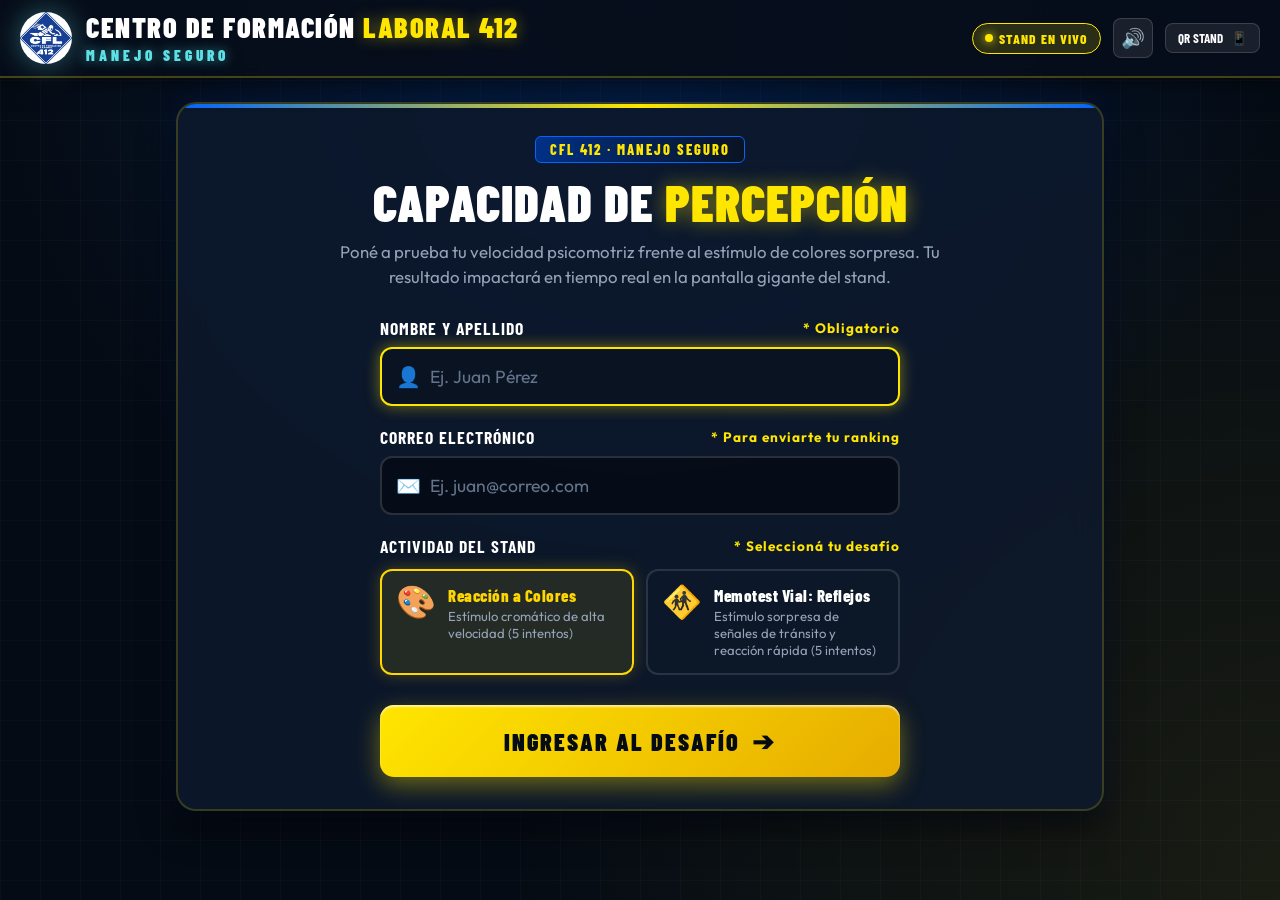
==== commit daac1478: "feat: update institutional branding to Centro de Formación Laboral 412 and integrate new logo" ====
--- a/index.html
+++ b/index.html
@@ -3,21 +3,21 @@
 <head>
   <meta charset="UTF-8">
   <meta name="viewport" content="width=device-width, initial-scale=1.0, maximum-scale=1.0, user-scalable=no">
-  <title>CENTRO DE FORMACIÓN PROFESIONAL 412 | MANEJO SEGURO</title>
-  <meta name="description" content="Centro de Formación Profesional 412 - Manejo Seguro. Test de medición de reflejos y capacidad de percepción para conductores en stand en vivo.">
+  <title>CENTRO DE FORMACIÓN LABORAL 412 | MANEJO SEGURO</title>
+  <meta name="description" content="Centro de Formación Laboral 412 - Manejo Seguro. Test de medición de reflejos y capacidad de percepción para conductores en stand en vivo.">
 
   <!-- Metadatos Open Graph / WhatsApp / Redes Sociales -->
   <meta property="og:type" content="website">
-  <meta property="og:title" content="CENTRO DE FORMACIÓN PROFESIONAL 412 | MANEJO SEGURO">
-  <meta property="og:description" content="Centro de Formación Profesional 412 - Manejo Seguro. Test de medición de reflejos y capacidad de percepción para conductores en stand en vivo.">
-  <meta property="og:site_name" content="Centro de Formación Profesional 412">
+  <meta property="og:title" content="CENTRO DE FORMACIÓN LABORAL 412 | MANEJO SEGURO">
+  <meta property="og:description" content="Centro de Formación Laboral 412 - Manejo Seguro. Test de medición de reflejos y capacidad de percepción para conductores en stand en vivo.">
+  <meta property="og:site_name" content="Centro de Formación Laboral 412">
   <meta property="og:url" content="https://amalarajst-cell.github.io/capacidad-de-percepcion/index.html">
   <meta property="og:image" content="https://amalarajst-cell.github.io/capacidad-de-percepcion/assets/logo.png">
 
   <!-- Twitter Card -->
   <meta name="twitter:card" content="summary">
-  <meta name="twitter:title" content="CENTRO DE FORMACIÓN PROFESIONAL 412 | MANEJO SEGURO">
-  <meta name="twitter:description" content="Centro de Formación Profesional 412 - Manejo Seguro. Test de medición de reflejos y capacidad de percepción para conductores en stand en vivo.">
+  <meta name="twitter:title" content="CENTRO DE FORMACIÓN LABORAL 412 | MANEJO SEGURO">
+  <meta name="twitter:description" content="Centro de Formación Laboral 412 - Manejo Seguro. Test de medición de reflejos y capacidad de percepción para conductores en stand en vivo.">
   <meta name="twitter:image" content="https://amalarajst-cell.github.io/capacidad-de-percepcion/assets/logo.png">
 
   <!-- Estilos y Tipografías -->
@@ -32,12 +32,12 @@
   <header class="race-header">
     <div class="header-container">
       <div class="header-brand">
-        <!-- Logo Oficial CFP ASIMM -->
-        <div class="brand-emblem-badge" aria-label="Logo CFP ASIMM">
-          <img src="assets/logo_stand.png" alt="Logo CFP ASIMM" class="brand-emblem-img">
+        <!-- Logo Oficial CFL 412 -->
+        <div class="brand-emblem-badge" aria-label="Logo CFL 412">
+          <img src="assets/Logo clfl 412.jpeg" alt="Logo CFL 412" class="brand-emblem-img">
         </div>
         <div class="brand-titles">
-          <h1 class="brand-main-title">CENTRO DE FORMACIÓN <span>PROFESIONAL 412</span></h1>
+          <h1 class="brand-main-title">CENTRO DE FORMACIÓN <span>LABORAL 412</span></h1>
           <span class="brand-sub-title subtitle-manejoseguro">MANEJO SEGURO</span>
         </div>
       </div>
@@ -69,7 +69,7 @@
          ----------------------------------------------------------------------- -->
     <section id="screen-login" class="screen-card">
       <div class="hero-banner">
-        <div class="racing-badge-strip">CFP 412 · MANEJO SEGURO</div>
+        <div class="racing-badge-strip">CFL 412 · MANEJO SEGURO</div>
         <h2 class="hero-title">CAPACIDAD DE <span>PERCEPCIÓN</span></h2>
         <p class="hero-desc">
           Poné a prueba tu velocidad psicomotriz frente al estímulo de colores sorpresa. 
--- a/css/racing.css
+++ b/css/racing.css
@@ -114,6 +114,7 @@
   width: 52px;
   height: 52px;
   object-fit: contain;
+  border-radius: 50%;
 }
 
 .brand-titles {
